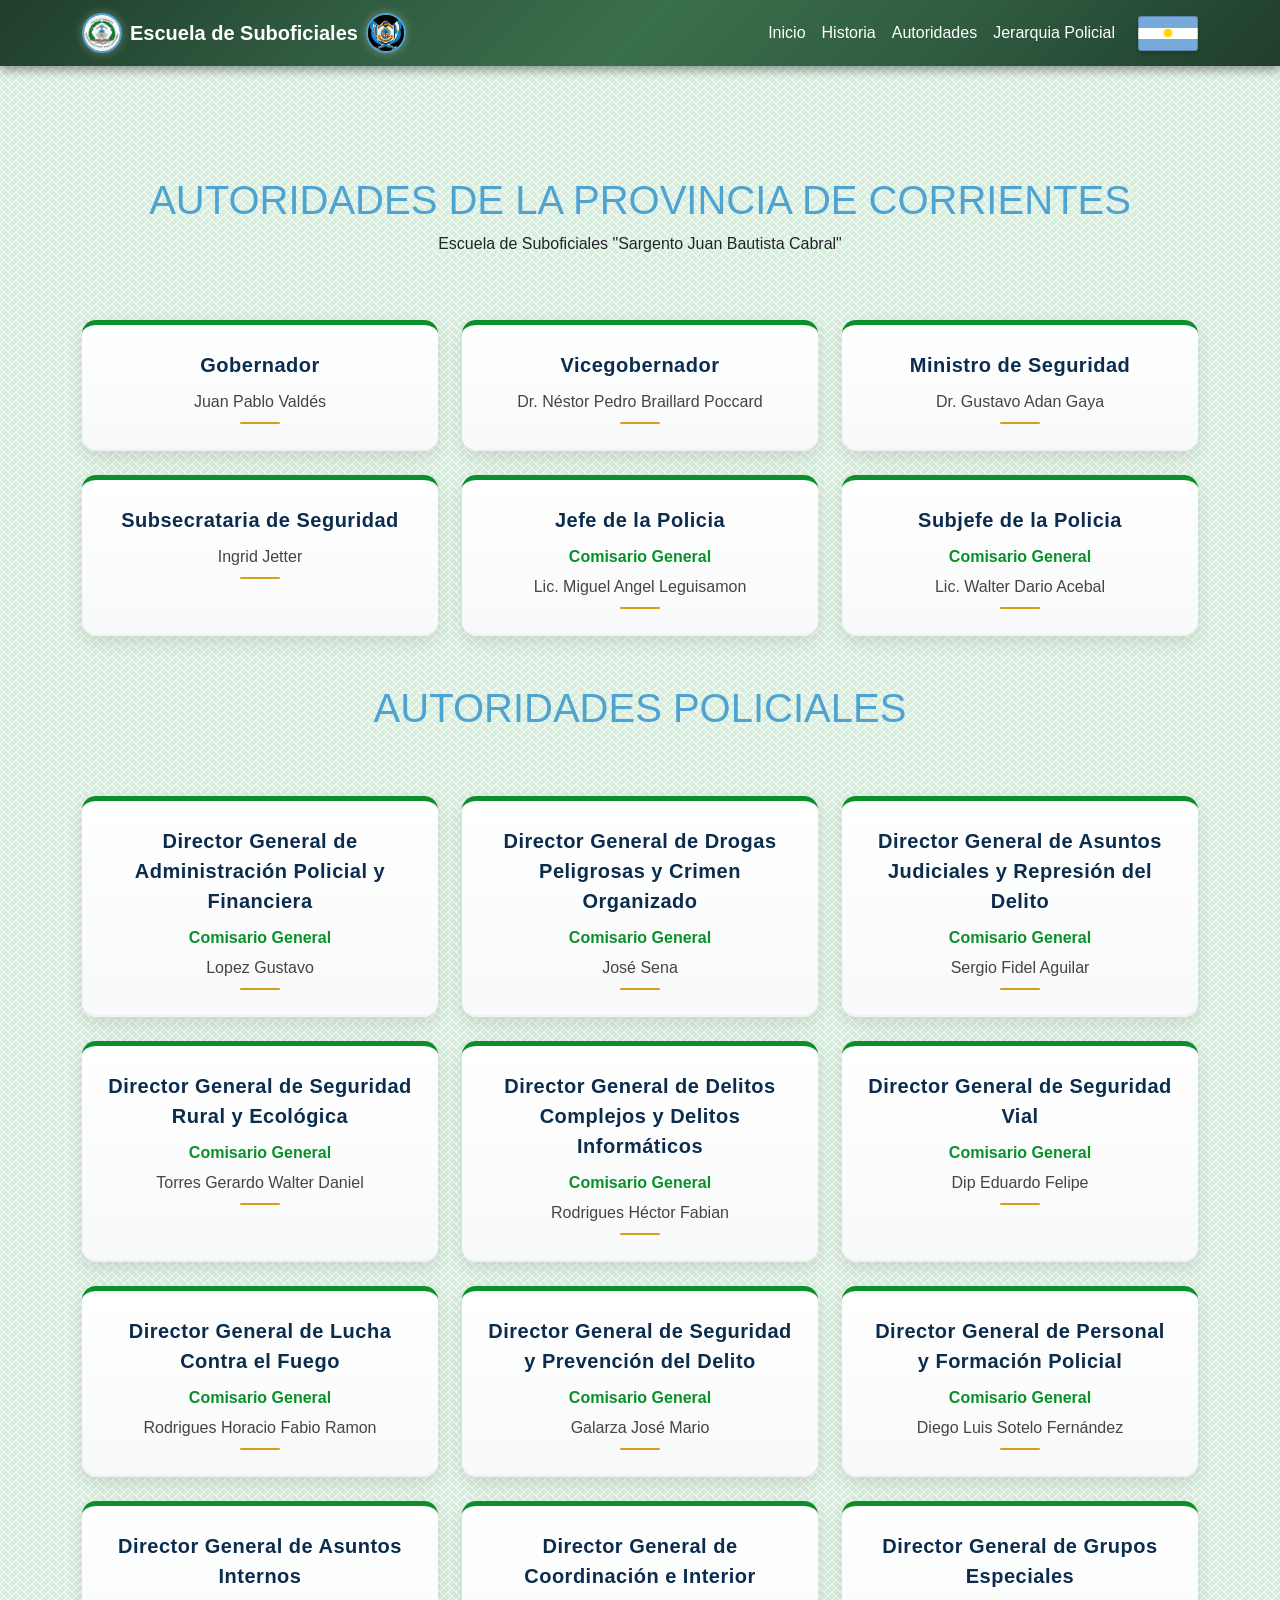
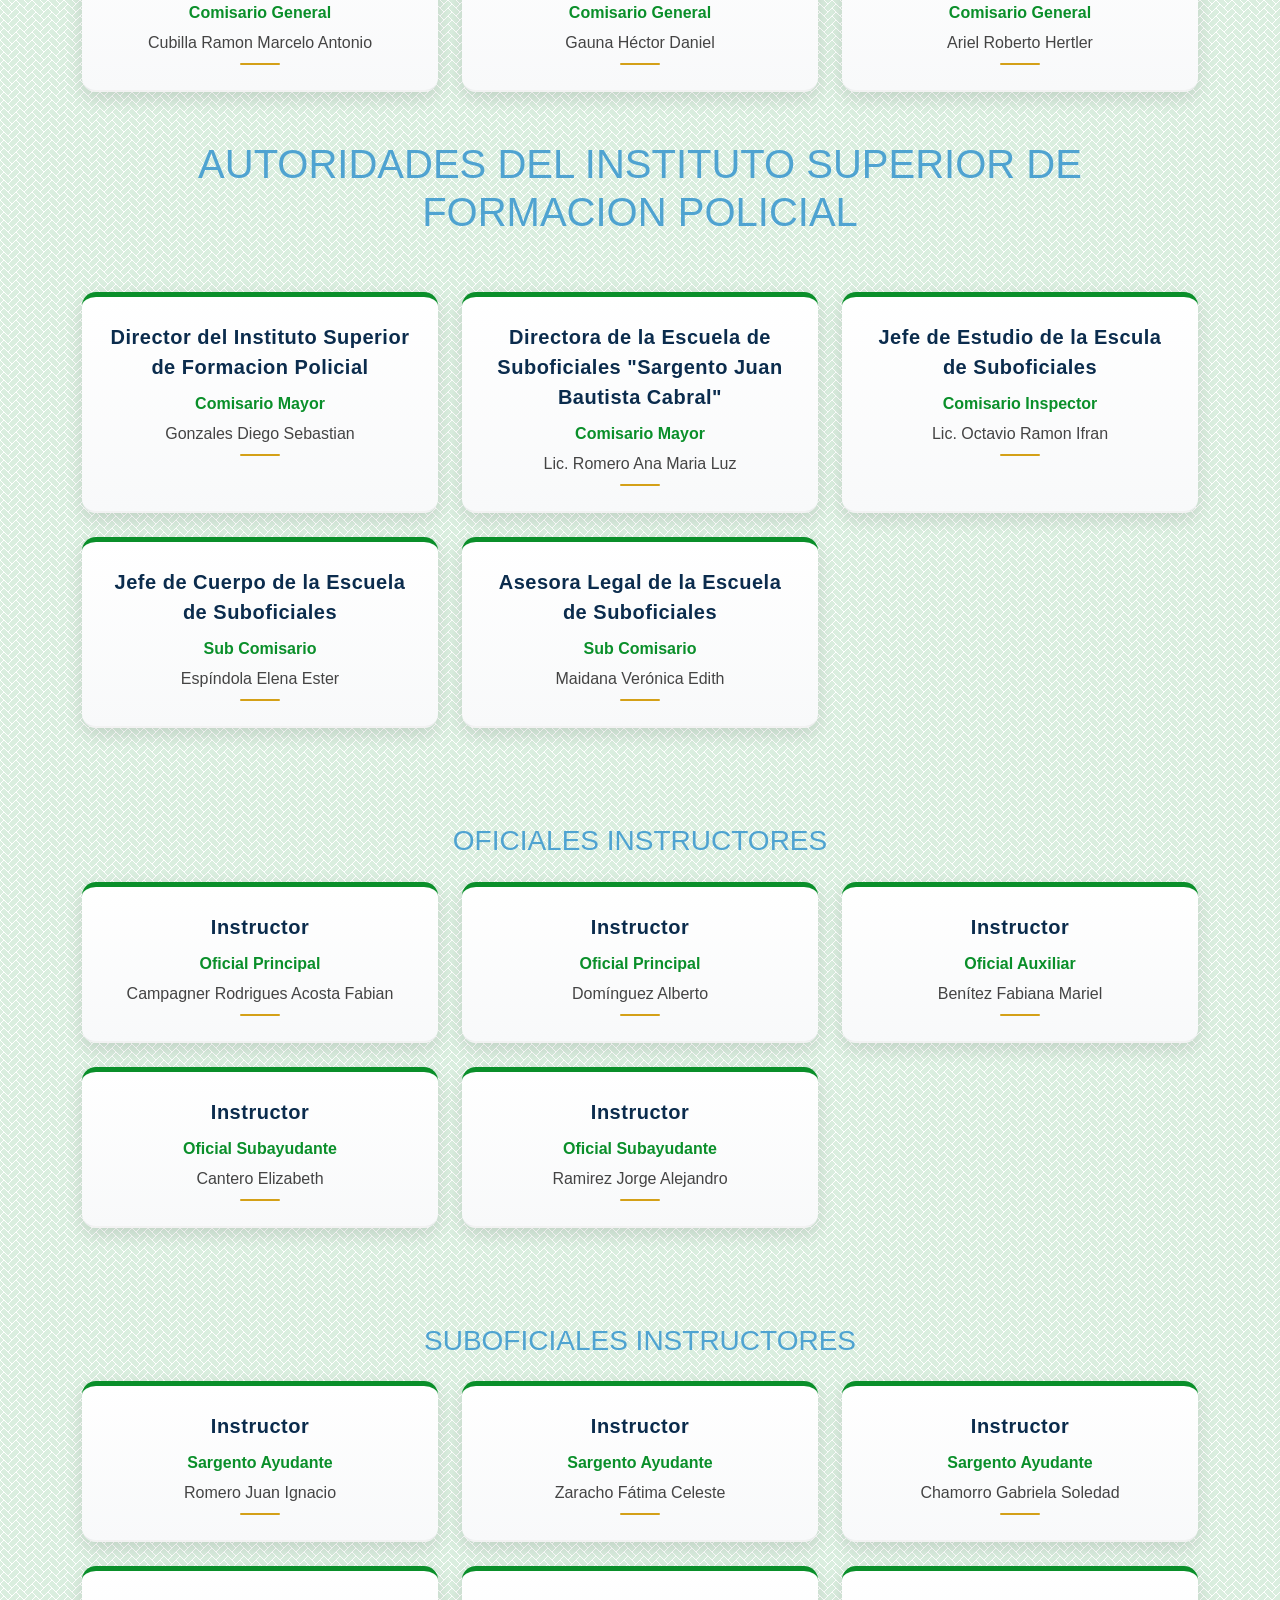
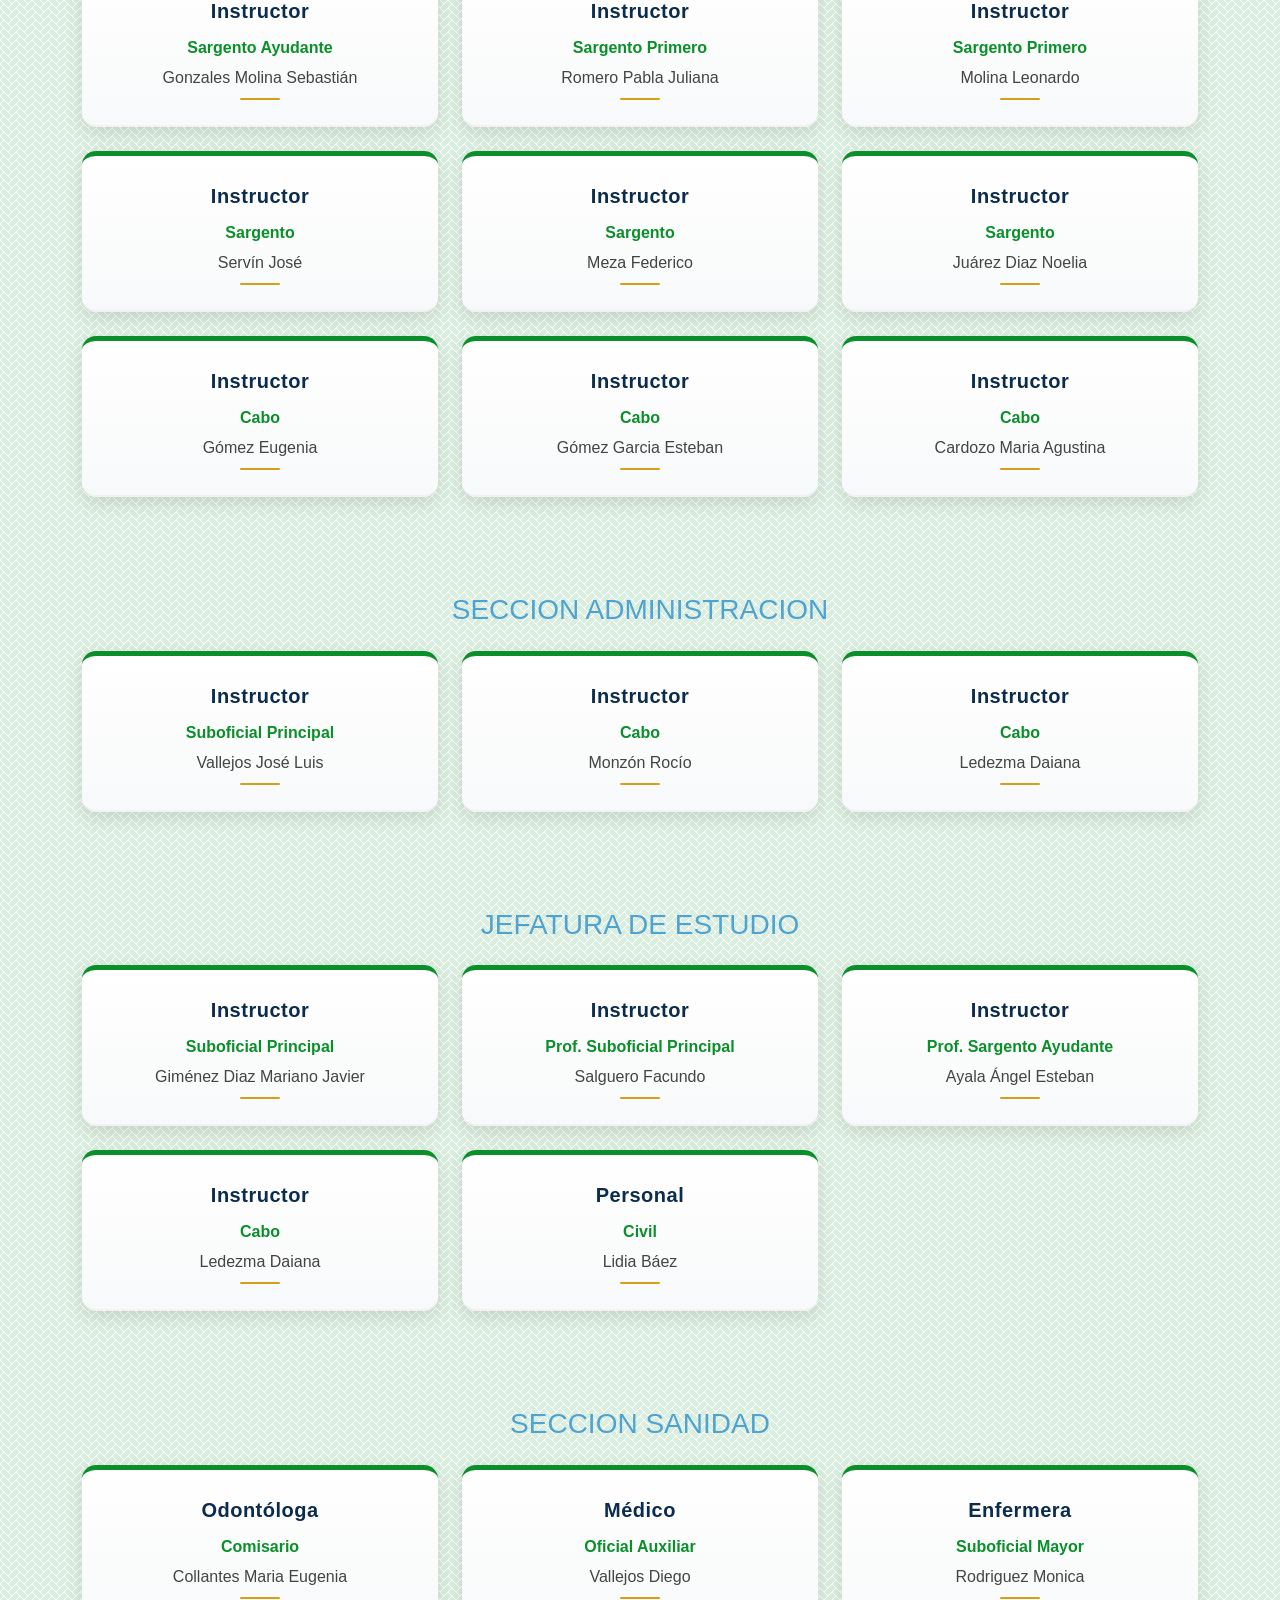
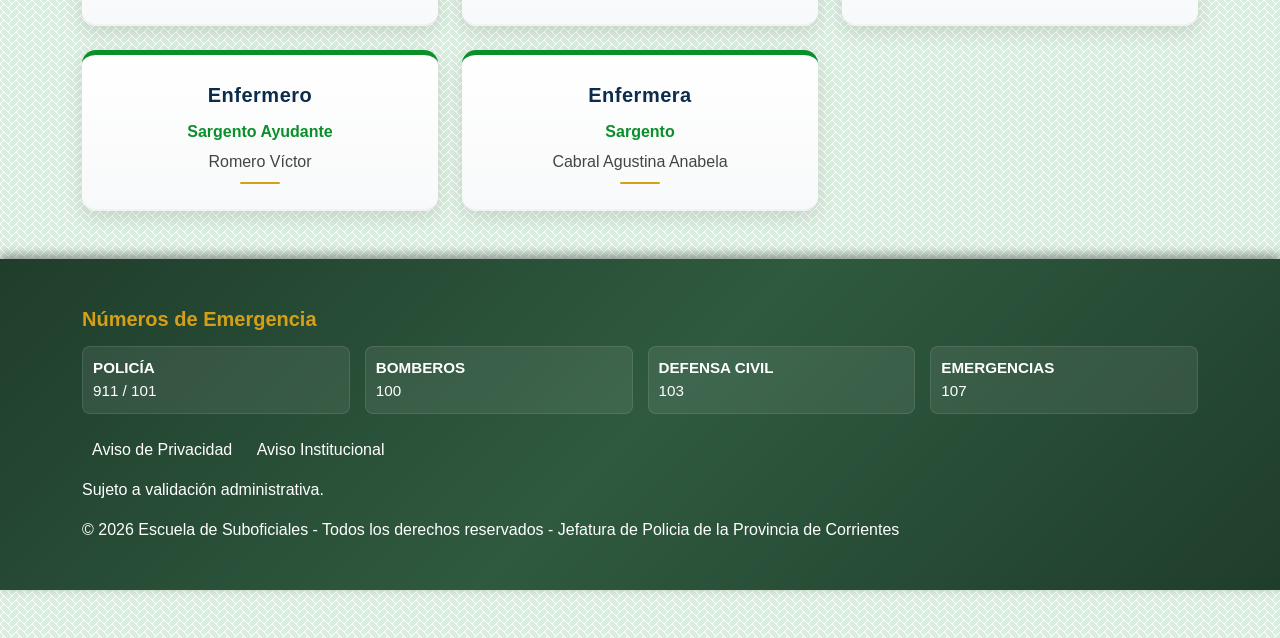
==== autoridades.html @ 3a20a6d8 "Update autoridades.html" ====
<!DOCTYPE html>
<html lang="es">
<head>
    <meta charset="UTF-8">
    <meta name="viewport" content="width=device-width, initial-scale=1.0">

    <title>Autoridades | Escuela de Suboficiales</title>

    <meta name="description" content="Conocé los requisitos, inscripciones y formación en la Escuela de Suboficiales de la Policía de Corrientes. Información.">
  
  <meta name="keywords" content="policia corrientes inscripcion, escuela suboficiales corrientes, requisitos policia corrientes">

  <meta name="author" content="Escuela de Suboficiales">

  <meta name="google-site-verification" content="t-tQDr4OQbtODHxiK_Is6LdPZnGNkWojSII28hrCmGg" />
  
    <!-- Icono de la pestaña-->
    <link rel="icon" href="/fav-icon.jpg" type="image/jpg">

    <!-- Bootstrap CSS -->
    <link href="https://cdn.jsdelivr.net/npm/bootstrap@5.3.2/dist/css/bootstrap.min.css" rel="stylesheet">

    <!-- CSS propio -->
    <link rel="stylesheet" href="css/index.css">
    <link rel="stylesheet" href="css/autoridades.css">
</head>

<body>

    <div id="navbar"></div>

    <section class="historia-section py-5">

    <div class="container">

        <!-- TITULO -->
        <div class="text-center mb-6">
            <h1 class="titulo-principal">AUTORIDADES DE LA PROVINCIA DE CORRIENTES</h1>
            <p class="subtitulo">
                Escuela de Suboficiales "Sargento Juan Bautista Cabral"
            </p>
        </div>
    </div>

    <!-- Sección Autoridades de la Provincia de Corrientes -->
    <section class="container py-5">
        <div class="row g-4">

            <div class="col-md-4">
                <div class="autoridad">
                    <div class="cargo">Gobernador</div>
                    <div class="jerarquia"></div>
                    <div class="nombre">Juan Pablo Valdés</div>
                </div>
            </div>

            <div class="col-md-4">
                <div class="autoridad">
                    <div class="cargo">Vicegobernador</div>
                    <div class="jerarquia"></div>
                    <div class="nombre">Dr. Néstor Pedro Braillard Poccard</div>
                </div>
            </div>

            <div class="col-md-4">
                <div class="autoridad">
                    <div class="cargo">Ministro de Seguridad</div>
                    <div class="jerarquia"></div>
                    <div class="nombre">Dr. Gustavo Adan Gaya</div>  
                </div>
            </div>

            <div class="col-md-4">
                <div class="autoridad">
                    <div class="cargo">Subsecrataria de Seguridad</div>
                    <div class="jerarquia"></div>
                    <div class="nombre">Ingrid Jetter</div>
                </div>
            </div>

            <div class="col-md-4">
                <div class="autoridad">
                    <div class="cargo">Jefe de la Policia</div>
                    <div class="jerarquia">Comisario General</div>
                    <div class="nombre">Lic. Miguel Angel Leguisamon</div>
                </div>
            </div>

            <div class="col-md-4">
                <div class="autoridad">
                    <div class="cargo">Subjefe de la Policia</div>
                    <div class="jerarquia">Comisario General</div>
                    <div class="nombre">Lic. Walter Dario Acebal</div>             
                </div>
            </div>
        </div>

        </section>

        <div class="container">
            <!-- TITULO -->
            <div class="text-center mb-6">
                <h1 class="titulo-principal">AUTORIDADES POLICIALES</h1>
            </div>
        </div>

        <!-- Sección Autoridades Policiales -->
    <section class="container py-5">
            <h1></h1>
        <div class="row g-4">

            <div class="col-md-4">
                <div class="autoridad">
                    <div class="cargo">Director General de Administración Policial y Financiera</div>
                    <div class="jerarquia">Comisario General</div>
                    <div class="nombre">Lopez Gustavo </div>
                </div>
            </div>

            <div class="col-md-4">
                <div class="autoridad">
                    <div class="cargo">Director General de Drogas Peligrosas y Crimen Organizado</div>
                    <div class="jerarquia">Comisario General</div>
                    <div class="nombre">José Sena</div>
                </div>
            </div>

            <div class="col-md-4">
                <div class="autoridad">
                    <div class="cargo">Director General de Asuntos Judiciales y Represión del Delito</div>
                    <div class="jerarquia">Comisario General</div>
                    <div class="nombre">Sergio Fidel Aguilar</div>
                </div>
            </div>

            <div class="col-md-4">
                <div class="autoridad">
                    <div class="cargo">Director General de Seguridad Rural y Ecológica</div>
                    <div class="jerarquia">Comisario General</div>
                    <div class="nombre">Torres Gerardo Walter Daniel</div>
                </div>
            </div>

            <div class="col-md-4">
                <div class="autoridad">
                    <div class="cargo">Director General de Delitos Complejos y Delitos Informáticos</div>
                    <div class="jerarquia">Comisario General</div>
                    <div class="nombre">Rodrigues Héctor Fabian</div>
                </div>
            </div>

            <div class="col-md-4">
                <div class="autoridad">
                    <div class="cargo">Director General de Seguridad Vial</div>
                    <div class="jerarquia">Comisario General</div>
                    <div class="nombre">Dip Eduardo Felipe</div>
                </div>
            </div>

            <div class="col-md-4">
                <div class="autoridad">
                    <div class="cargo">Director General de Lucha Contra el Fuego </div>
                    <div class="jerarquia">Comisario General</div>
                    <div class="nombre">Rodrigues Horacio Fabio Ramon</div>
                </div>
            </div>

            <div class="col-md-4">
                <div class="autoridad">
                    <div class="cargo">Director General de Seguridad y Prevención del Delito</div>
                    <div class="jerarquia">Comisario General</div>
                    <div class="nombre">Galarza José Mario </div>
                </div>
            </div>

            <div class="col-md-4">
                <div class="autoridad">
                    <div class="cargo">Director General de Personal y Formación Policial</div>
                    <div class="jerarquia">Comisario General</div>
                    <div class="nombre">Diego Luis Sotelo Fernández</div>
                </div>
            </div>

            <div class="col-md-4">
                <div class="autoridad">
                    <div class="cargo">Director General de Asuntos Internos</div>
                    <div class="jerarquia">Comisario General</div>
                    <div class="nombre">Cubilla Ramon Marcelo Antonio </div>
                </div>
            </div>

            <div class="col-md-4">
                <div class="autoridad">
                    <div class="cargo">Director General de Coordinación e Interior</div>
                    <div class="jerarquia">Comisario General</div>
                    <div class="nombre">Gauna Héctor Daniel</div>
                </div>
            </div>

            <div class="col-md-4">
                <div class="autoridad">
                    <div class="cargo">Director General de Grupos Especiales </div>
                    <div class="jerarquia">Comisario General</div>
                    <div class="nombre">Ariel Roberto Hertler</div>
                </div>
            </div>
            
        </div>

    </section>

        <div class="container">
            <!-- TITULO -->
            <div class="text-center mb-6">
                <h1 class="titulo-principal">AUTORIDADES DEL INSTITUTO SUPERIOR DE FORMACION POLICIAL</h1>
            </div>
        </div>

        <!-- Sección AUTORIDADES DEL INSTITUTO SUPERIOR DE FORMACION POLICIAL -->
    <section class="container py-5">
        <div class="row g-4">

            <div class="col-md-4">
                <div class="autoridad">
                    <div class="cargo">Director del Instituto Superior de Formacion Policial</div>
                    <div class="jerarquia">Comisario Mayor</div>
                    <div class="nombre">Gonzales Diego Sebastian</div>
                </div>
            </div>

            <div class="col-md-4">
                <div class="autoridad">
                    <div class="cargo">Directora de la Escuela de Suboficiales "Sargento Juan Bautista Cabral"</div>
                    <div class="jerarquia">Comisario Mayor</div>
                    <div class="nombre">Lic. Romero Ana Maria Luz</div>
                </div>
            </div>

            <div class="col-md-4">
                <div class="autoridad">
                    <div class="cargo">Jefe de Estudio de la Escula de Suboficiales</div>
                    <div class="jerarquia">Comisario Inspector</div>
                    <div class="nombre">Lic. Octavio Ramon Ifran</div>
                </div>
            </div>

            <div class="col-md-4">
                <div class="autoridad">
                    <div class="cargo">Jefe de Cuerpo de la Escuela de Suboficiales</div>
                    <div class="jerarquia">Sub Comisario</div>
                    <div class="nombre">Espíndola Elena Ester</div>
                </div>
            </div>

            <div class="col-md-4">
                <div class="autoridad">
                    <div class="cargo">Asesora Legal de la Escuela de Suboficiales</div>
                    <div class="jerarquia">Sub Comisario</div>
                    <div class="nombre">Maidana Verónica Edith</div>
                </div>
            </div>

            
        </div>

        </section>

        <!-- OFICIALES INSTRUCTORES -->
<section class="container py-5">
    <h3 class="text-center mb-4">OFICIALES INSTRUCTORES</h3>
    <div class="row g-4">

        <div class="col-md-4">
            <div class="autoridad">
                <div class="cargo">Instructor</div>
                <div class="jerarquia">Oficial Principal</div>
                <div class="nombre">Campagner Rodrigues Acosta Fabian</div>
            </div>
        </div>

        <div class="col-md-4">
            <div class="autoridad">
                <div class="cargo">Instructor</div>
                <div class="jerarquia">Oficial Principal</div>
                <div class="nombre">Domínguez Alberto</div>
            </div>
        </div>

        <div class="col-md-4">
            <div class="autoridad">
                <div class="cargo">Instructor</div>
                <div class="jerarquia">Oficial Auxiliar</div>
                <div class="nombre">Benítez Fabiana Mariel</div>
            </div>
        </div>

        <div class="col-md-4">
            <div class="autoridad">
                <div class="cargo">Instructor</div>
                <div class="jerarquia">Oficial Subayudante</div>
                <div class="nombre">Cantero Elizabeth</div>
            </div>
        </div>

        <div class="col-md-4">
            <div class="autoridad">
                <div class="cargo">Instructor</div>
                <div class="jerarquia">Oficial Subayudante</div>
                <div class="nombre">Ramirez Jorge Alejandro</div>
            </div>
        </div>

    </div>
</section>

<!-- SUBOFICIALES INSTRUCTORES -->
<section class="container py-5">
    <h3 class="text-center mb-4">SUBOFICIALES INSTRUCTORES</h3>
    <div class="row g-4">

        <div class="col-md-4"><div class="autoridad"><div class="cargo">Instructor</div><div class="jerarquia">Sargento Ayudante</div><div class="nombre">Romero Juan Ignacio</div></div></div>

        <div class="col-md-4"><div class="autoridad"><div class="cargo">Instructor</div><div class="jerarquia">Sargento Ayudante</div><div class="nombre">Zaracho Fátima Celeste</div></div></div>

        <div class="col-md-4"><div class="autoridad"><div class="cargo">Instructor</div><div class="jerarquia">Sargento Ayudante</div><div class="nombre">Chamorro Gabriela Soledad</div></div></div>

        <div class="col-md-4"><div class="autoridad"><div class="cargo">Instructor</div><div class="jerarquia">Sargento Ayudante</div><div class="nombre">Gonzales Molina Sebastián</div></div></div>

        <div class="col-md-4"><div class="autoridad"><div class="cargo">Instructor</div><div class="jerarquia">Sargento Primero</div><div class="nombre">Romero Pabla Juliana</div></div></div>

        <div class="col-md-4"><div class="autoridad"><div class="cargo">Instructor</div><div class="jerarquia">Sargento Primero</div><div class="nombre">Molina Leonardo</div></div></div>

        <div class="col-md-4"><div class="autoridad"><div class="cargo">Instructor</div><div class="jerarquia">Sargento</div><div class="nombre">Servín José</div></div></div>

        <div class="col-md-4"><div class="autoridad"><div class="cargo">Instructor</div><div class="jerarquia">Sargento</div><div class="nombre">Meza Federico</div></div></div>

        <div class="col-md-4"><div class="autoridad"><div class="cargo">Instructor</div><div class="jerarquia">Sargento</div><div class="nombre">Juárez Diaz Noelia</div></div></div>

        <div class="col-md-4"><div class="autoridad"><div class="cargo">Instructor</div><div class="jerarquia">Cabo</div><div class="nombre">Gómez Eugenia</div></div></div>

        <div class="col-md-4"><div class="autoridad"><div class="cargo">Instructor</div><div class="jerarquia">Cabo</div><div class="nombre">Gómez Garcia Esteban</div></div></div>

        <div class="col-md-4"><div class="autoridad"><div class="cargo">Instructor</div><div class="jerarquia">Cabo</div><div class="nombre">Cardozo Maria Agustina</div></div></div>

    </div>
</section>

<!-- ADMINISTRACION -->
<section class="container py-5">
    <h3 class="text-center mb-4">SECCION ADMINISTRACION</h3>
    <div class="row g-4">

        <div class="col-md-4"><div class="autoridad"><div class="cargo">Instructor</div><div class="jerarquia">Suboficial Principal</div><div class="nombre">Vallejos José Luis</div></div></div>

        <div class="col-md-4"><div class="autoridad"><div class="cargo">Instructor</div><div class="jerarquia">Cabo</div><div class="nombre">Monzón Rocío</div></div></div>

        <div class="col-md-4"><div class="autoridad"><div class="cargo">Instructor</div><div class="jerarquia">Cabo</div><div class="nombre">Ledezma Daiana</div></div></div>

    </div>
</section>

<!-- JEFATURA DE ESTUDIO -->
<section class="container py-5">
    <h3 class="text-center mb-4">JEFATURA DE ESTUDIO</h3>
    <div class="row g-4">

        <div class="col-md-4"><div class="autoridad"><div class="cargo">Instructor</div><div class="jerarquia">Suboficial Principal</div><div class="nombre">Giménez Diaz Mariano Javier</div></div></div>

        <div class="col-md-4"><div class="autoridad"><div class="cargo">Instructor</div><div class="jerarquia">Prof. Suboficial Principal</div><div class="nombre">Salguero Facundo</div></div></div>

        <div class="col-md-4"><div class="autoridad"><div class="cargo">Instructor</div><div class="jerarquia">Prof. Sargento Ayudante</div><div class="nombre">Ayala Ángel Esteban</div></div></div>

        <div class="col-md-4"><div class="autoridad"><div class="cargo">Instructor</div><div class="jerarquia">Cabo</div><div class="nombre">Ledezma Daiana</div></div></div>

        <div class="col-md-4"><div class="autoridad"><div class="cargo">Personal</div><div class="jerarquia">Civil</div><div class="nombre">Lidia Báez</div></div></div>

    </div>
</section>

<!-- SANIDAD -->
<section class="container py-5">
    <h3 class="text-center mb-4">SECCION SANIDAD</h3>
    <div class="row g-4">

        <div class="col-md-4"><div class="autoridad"><div class="cargo">Odontóloga</div><div class="jerarquia">Comisario</div><div class="nombre">Collantes Maria Eugenia</div></div></div>

        <div class="col-md-4"><div class="autoridad"><div class="cargo">Médico</div><div class="jerarquia">Oficial Auxiliar</div><div class="nombre">Vallejos Diego</div></div></div>

        <div class="col-md-4"><div class="autoridad"><div class="cargo">Enfermera</div><div class="jerarquia">Suboficial Mayor</div><div class="nombre">Rodriguez Monica</div></div></div>

        <div class="col-md-4"><div class="autoridad"><div class="cargo">Enfermero</div><div class="jerarquia">Sargento Ayudante</div><div class="nombre">Romero Víctor</div></div></div>

        <div class="col-md-4"><div class="autoridad"><div class="cargo">Enfermera</div><div class="jerarquia">Sargento</div><div class="nombre">Cabral Agustina Anabela</div></div></div>

    </div>
</section>

        

    <!-- Bootstrap JS -->
    <script src="https://cdn.jsdelivr.net/npm/bootstrap@5.3.2/dist/js/bootstrap.bundle.min.js"></script>

    <script>
    fetch("footer.html")
    .then(response => response.text())
    .then(data => {
        document.getElementById("footer").innerHTML = data;
    });
    </script>

    <script>
    fetch("navbar.html")
    .then(response => response.text())
    .then(data => {
        document.getElementById("navbar").innerHTML = data;
    });
    </script>

    <div id="footer"></div>
</body>


</html>
---- css/index.css ----
/*  PALETA DE COLORES  */
/* Variables globales reutilizables en todo el sitio */
:root {
  --verde-institucional: #0A8F2A;
  --azul-institucional: #0B2C4D;
  --dorado-institucional: #D4A017;
  --rojo-institucional: #C62828;
  --celeste-institucional: #4FA3D1;
  --blanco: #ffffff;
}


/*  CONFIGURACIÓN GENERAL DEL BODY  */
/* Define tipografía, estructura flex y fondo con patrón + animación de aparición */
body {
  font-family: 'Poppins', sans-serif;
  display: flex;
  flex-direction: column;
  min-height: 100vh;
  padding-top: 3pc;

  

  /* Variables internas para patrón de fondo */
  --s: 8px; /* tamaño del patrón */
  --c1: white;
  --c2: var(--verde-institucional);

  --l1: #0000 48%, var(--c1) 0 52%, #0000 0;
  --l2: #0000 1.3%, var(--c2) 0 32%, #0000 0;

  /* Fondo con múltiples capas y degradados */
  background:
    linear-gradient(rgba(255,255,255,0.85), rgba(255, 255, 255, 0.85)),
    linear-gradient(-45deg, var(--l2)),
    linear-gradient(45deg, var(--l1)),
    linear-gradient(45deg, var(--l2)) calc(var(--s)/2) calc(var(--s)/2),
    linear-gradient(-45deg, var(--l1)) var(--c2);

  background-size:
    auto,
    calc(2*var(--s)) var(--s),
    var(--s) var(--s),
    calc(2*var(--s)) var(--s),
    var(--s) var(--s);

  /* Animación de entrada */
  opacity: 0;
  animation: aparecer 0.3s ease-in forwards;
}

/* contorno negro del titulo principal (para visualizar lo mejor) */



/*  ANIMACIÓN DE APARICIÓN  */
/* Hace que el body aparezca suavemente */
@keyframes aparecer {
  from {
    opacity: 0;
  }
  to {
    opacity: 1;
  }
}


/*  SECCIÓN HERO  */
/* Contenedor principal de portada con centrado total */
.hero {
  position: relative;
  height: 100vh;
  width: 100%;
  overflow: hidden;
  display: flex;
  flex-direction: column;
  justify-content: center;
  align-items: center;
  color: white;
}


/*  FONDO DIFUMINADO DEL HERO  */
/* Imagen de fondo con blur */
.hero::before {
  content: "";
  position: absolute;
  inset: 0;
  background: url('/imagenes/fondo-2.jpg') center center/cover no-repeat;
  
  transform: scale(1.1);
  z-index: 1;
  
}


/*  CAPA OSCURA SOBRE EL FONDO  */
/* Oscurece la imagen para mejorar legibilidad 
.hero::after {
  content: "";
  position: absolute;
  inset: 0;
  background: rgba(0,0,0,0.5);
  z-index: 2;
}
*/

/*  CONTENIDO DEL HERO  */
/* Asegura que el contenido quede por encima del fondo */
.hero .container,
.hero .barra-inscripciones {
  margin-top: 3pc;
  position: relative;
  z-index: 3;
}


/* ===== ESCRITORIO ===== */
@media (min-width: 768px) {
  .hero-ubicacion {
    height: 100vh;
    overflow: hidden;
  }

  .hero-ubicacion .col-md-5 {
    height: 100vh;
    overflow-y: auto;
  }

  .hero-ubicacion .col-md-7 {
    height: 100vh;
  }

  #mapa {
    height: 100%;
  }
}

/* ===== CELULAR ===== */
@media (max-width: 767px) {
  .hero-ubicacion {
    height: auto; /* CLAVE */
  }

  .hero-ubicacion .col-md-5,
  .hero-ubicacion .col-md-7 {
    height: auto;
  }

  #mapa {
    height: 400px;
  }
}

/* ESTÉTICA (esto está bien) */
.bg-azul {
  background-color: #0B2C4D;
}

.item-ubicacion h5 {
  font-size: 1rem;
}

.item-ubicacion p {
  font-size: 0.9rem;
}

.item-ubicacion {
  border-bottom: 1px solid rgba(255,255,255,0.2);
  padding-bottom: 15px;
}

/* Scroll bonito */
.hero-ubicacion .col-md-5::-webkit-scrollbar {
  width: 8px;
}

.hero-ubicacion .col-md-5::-webkit-scrollbar-thumb {
  background: #888;
  border-radius: 10px;
}

/*  BARRA DE INSCRIPCIONES  */
/* Barra clickeable con efecto hover */
.barra-inscripciones {
  width: 100%;
  background: rgba(0, 38, 151, 0.389);
  overflow: hidden;
  padding: 10px 0;
  border-top: 1px solid rgba(255,255,255,0.2);
  border-bottom: 1px solid rgba(255,255,255,0.2);

  text-decoration: none;
  color: inherit;
  display: block;
}

.barra-inscripciones:hover {
  background: rgba(0, 115, 255, 0.455);
  cursor: pointer;
}


/*  TEXTO ANIMADO  */
/* Texto que se desplaza horizontalmente */
.texto-animado {
  color: #f1c40f;
  font-weight: bold;
  white-space: nowrap;
  display: inline-block;
  padding-left: 100%;
  animation: moverTexto 25s linear infinite;
}


/*  ANIMACIÓN DE TEXTO  */
@keyframes moverTexto {
  from {
    transform: translateX(0);
  }
  to {
    transform: translateX(-100%);
  }
}


/*  PRESENTACIÓN  */
/* Espaciado y tamaños responsivos */
.presentacion {
  margin-top: 1.5pc;
}

.presentacion h2 {
  font-size: clamp(2rem, 4vw, 3rem);
}

.presentacion p {
  font-size: clamp(1.1rem, 2vw, 1.5rem);
}


/*  VIDEO INSTITUCIONAL  */
/* Estilo del video con borde y sombra */
.video-institucional {
  width: 100%;
  height: auto;
  max-height: 400px;
  border-radius: 8px;
  border: 3px solid var(--verde-institucional);
  box-shadow: 0 4px 15px rgba(0,0,0,0.25);
}


/*  SECCIÓN DOBLE  */
/* Contenedor general de bloques */
.seccion-doble {
  background: #f8f9fa;
}


/*  BLOQUES DE CONTENIDO  */
/* Tarjetas o secciones individuales */
.bloque {
  padding: 20px;
  text-align: center;
}

.bloque h3 {
  font-family: 'Montserrat', sans-serif;
  margin-bottom: 10px;
}

.bloque p {
  font-family: 'Poppins', sans-serif;
  margin-bottom: 15px;
  color: #555;
}

.bloque img {
  width: 100%;
  height: 250px;
  object-fit: cover;
}


/*  IMAGEN TUCUARI  */
/* Tamaño específico */
.imagen-tacuari {
  width: 400px;
}


/*  TÍTULOS GENERALES  */
/* Estilo global para encabezados */
h1, h2, h3 {
  color: var(--celeste-institucional);
  font-family: 'Montserrat', sans-serif;
}


/*  BOTONES  */
/* Botón institucional con hover */
.btn-institucional {
  background-color: var(--verde-institucional);
  color: var(--blanco);
  border: none;
}

.btn-institucional:hover {
  background-color: var(--dorado-institucional);
}


/*  SECCIÓN FORMACIÓN  */
/* Espaciado superior */
.formacion {
  padding-top: 6pc;
  padding-bottom: 6pc;
}


/*  ANIMACIONES GENERALES  */
/* Animaciones reutilizables */
@keyframes fadeUp {
  to {
    opacity: 1;
    transform: translateY(0);
  }
}

@keyframes zoomIn {
  to {
    opacity: 1;
    transform: scale(1);
  }
}


/*  BANDERA ARGENTINA  */
/* Representación visual de la bandera */
.bandera-argentina {
  width: 60px;
  height: 35px;
  background: linear-gradient(
    to bottom,
    #75AADB 33%,
    white 33%,
    white 66%,
    #75AADB 66%
  );
  border-radius: 3px;
  position: relative;
  margin-left: 15px;

  border: 1px solid rgba(0,0,0,0.2);
  box-shadow: 0 2px 4px rgba(0,0,0,0.2);
}


/*  SOL DE LA BANDERA  */
/* Detalle central */
.bandera-argentina::after {
  content: "";
  width: 8px;
  height: 8px;
  background: gold;
  border-radius: 50%;
  position: absolute;
  top: 50%;
  left: 50%;
  transform: translate(-50%, -50%);
  box-shadow: 0 0 4px rgba(255,215,0,0.5);
}


/*  SCROLL PERSONALIZADO  */
/* Estilos para la barra de scroll */
::-webkit-scrollbar {
  width: 8px;
}

::-webkit-scrollbar-track {
  background: #0b1f3a;
}

::-webkit-scrollbar-thumb {
  background: linear-gradient(180deg, #d4af37, #b8962e);
  border-radius: 20px;
}


/*  FOOTER METÁLICO  */
/* Estilo principal del pie de página */
.footer {
  background: linear-gradient(
    135deg,
    #1f3d2b,
    #2f5a3f,
    #1f3d2b
  );
  position: relative;
  overflow: hidden;
  box-shadow: 0 -4px 10px rgba(0,0,0,0.4);
}


/*  BRILLO ANIMADO DEL FOOTER  */
/* Efecto de luz que recorre el footer */
.footer::before {
  content: "";
  position: absolute;
  top: 0;
  left: -100%;
  width: 40%;
  height: 100%;
  background: linear-gradient(
    120deg,
    transparent,
    rgba(255,255,255,0.15),
    transparent
  );
  transform: skewX(-25deg);
  animation: brilloFooter 18s infinite;
}

@keyframes brilloFooter {
  0% { left: -100%; }
  50% { left: 120%; }
  100% { left: 120%; }
}


/*  LINKS DEL FOOTER  */
/* Estilo y hover */
.footer-links a {
  color: var(--blanco);
  margin: 0 10px;
  text-decoration: none;
  transition: all 0.3s ease;
}

.footer-links a:hover {
  color: var(--dorado-institucional);
  text-shadow: 0 0 6px rgba(212,175,55,0.7);
}


/* SECCIÓN EMERGENCIAS  */
/* Título */
.emergencias h5 {
  font-weight: 700;
  margin-bottom: 15px;
  color: var(--dorado-institucional);
}


/*  GRID DE EMERGENCIAS  */
/* Distribución responsive */
.emergencias-grid {
  display: grid;
  grid-template-columns: repeat(auto-fit, minmax(120px, 1fr));
  gap: 15px;
}


/*  ITEMS DE EMERGENCIAS  */
/* Tarjetas con efecto hover */
.emergencias-grid div {
  background: rgba(255,255,255,0.08);
  padding: 10px;
  border-radius: 8px;
  border: 1px solid rgba(255,255,255,0.1);
  font-size: 0.95rem;
  transition: all 0.3s ease;
}

.emergencias-grid div:hover {
  background: rgba(255,255,255,0.15);
  transform: translateY(-3px);
}
---- css/autoridades.css ----
html, body {
  margin-top: 5pc;
  height: 100%;
}

body {
  display: flex;
  flex-direction: column;
  min-height: 100vh;
}

#footer {
  margin-top: auto;
}

/*  SECCION AUTORIDADES  */

.autoridades-section{
  background: linear-gradient(135deg, #5f7393, #657ca0);
  padding: 60px 0;
}

/* TARJETAS */
.autoridad{
  background: linear-gradient(to bottom, #ffffff, #f8f9fa);
  padding: 25px;
  border-radius: 14px;
  text-align: center;
  height: 100%;
  position: relative;

  border-top: 5px solid var(--verde-institucional);
  border-bottom: 2px solid rgba(0,0,0,0.05);

  box-shadow: 0 6px 18px rgba(0,0,0,0.12);
  transition: all .35s ease;
  overflow: hidden;
}

/* DETALLE SUPERIOR SUTIL */
.autoridad::before{
  content: "";
  position: absolute;
  top: 0;
  left: 0;
  width: 100%;
  height: 100%;
  background: linear-gradient(
    120deg,
    transparent 70%,
    rgba(255,255,255,0.3),
    transparent
  );
  opacity: 0;
  transition: opacity .4s ease;
}

/* HOVER */
.autoridad:hover{
  transform: translateY(-8px) scale(1.01);
  box-shadow: 0 15px 35px rgba(0,0,0,0.2);
}

.autoridad:hover::before{
  opacity: 1;
}

/* CARGO */
.cargo{
  font-size: 1.25rem;
  font-weight: 700;
  color: var(--azul-institucional);
  margin-bottom: 10px;
  letter-spacing: 0.5px;
}

/* JERARQUIA */
.jerarquia{
  font-size: 1rem;
  color: var(--verde-institucional);
  font-weight: 600;
  margin-bottom: 6px;
}

/* NOMBRE */
.nombre{
  font-size: 1rem;
  color: #444;
  font-weight: 500;
}

/* LINEA DECORATIVA */
.nombre::after{
  content: "";
  display: block;
  width: 40px;
  height: 2px;
  background: var(--dorado-institucional);
  margin: 8px auto 0;
  border-radius: 2px;
}

/* RESPONSIVE */

@media (max-width:768px){

  .cargo{
    font-size:1.1rem;
  }

  .jerarquia{
    font-size:0.95rem;
  }

  .nombre{
    font-size:0.95rem;
  }

}
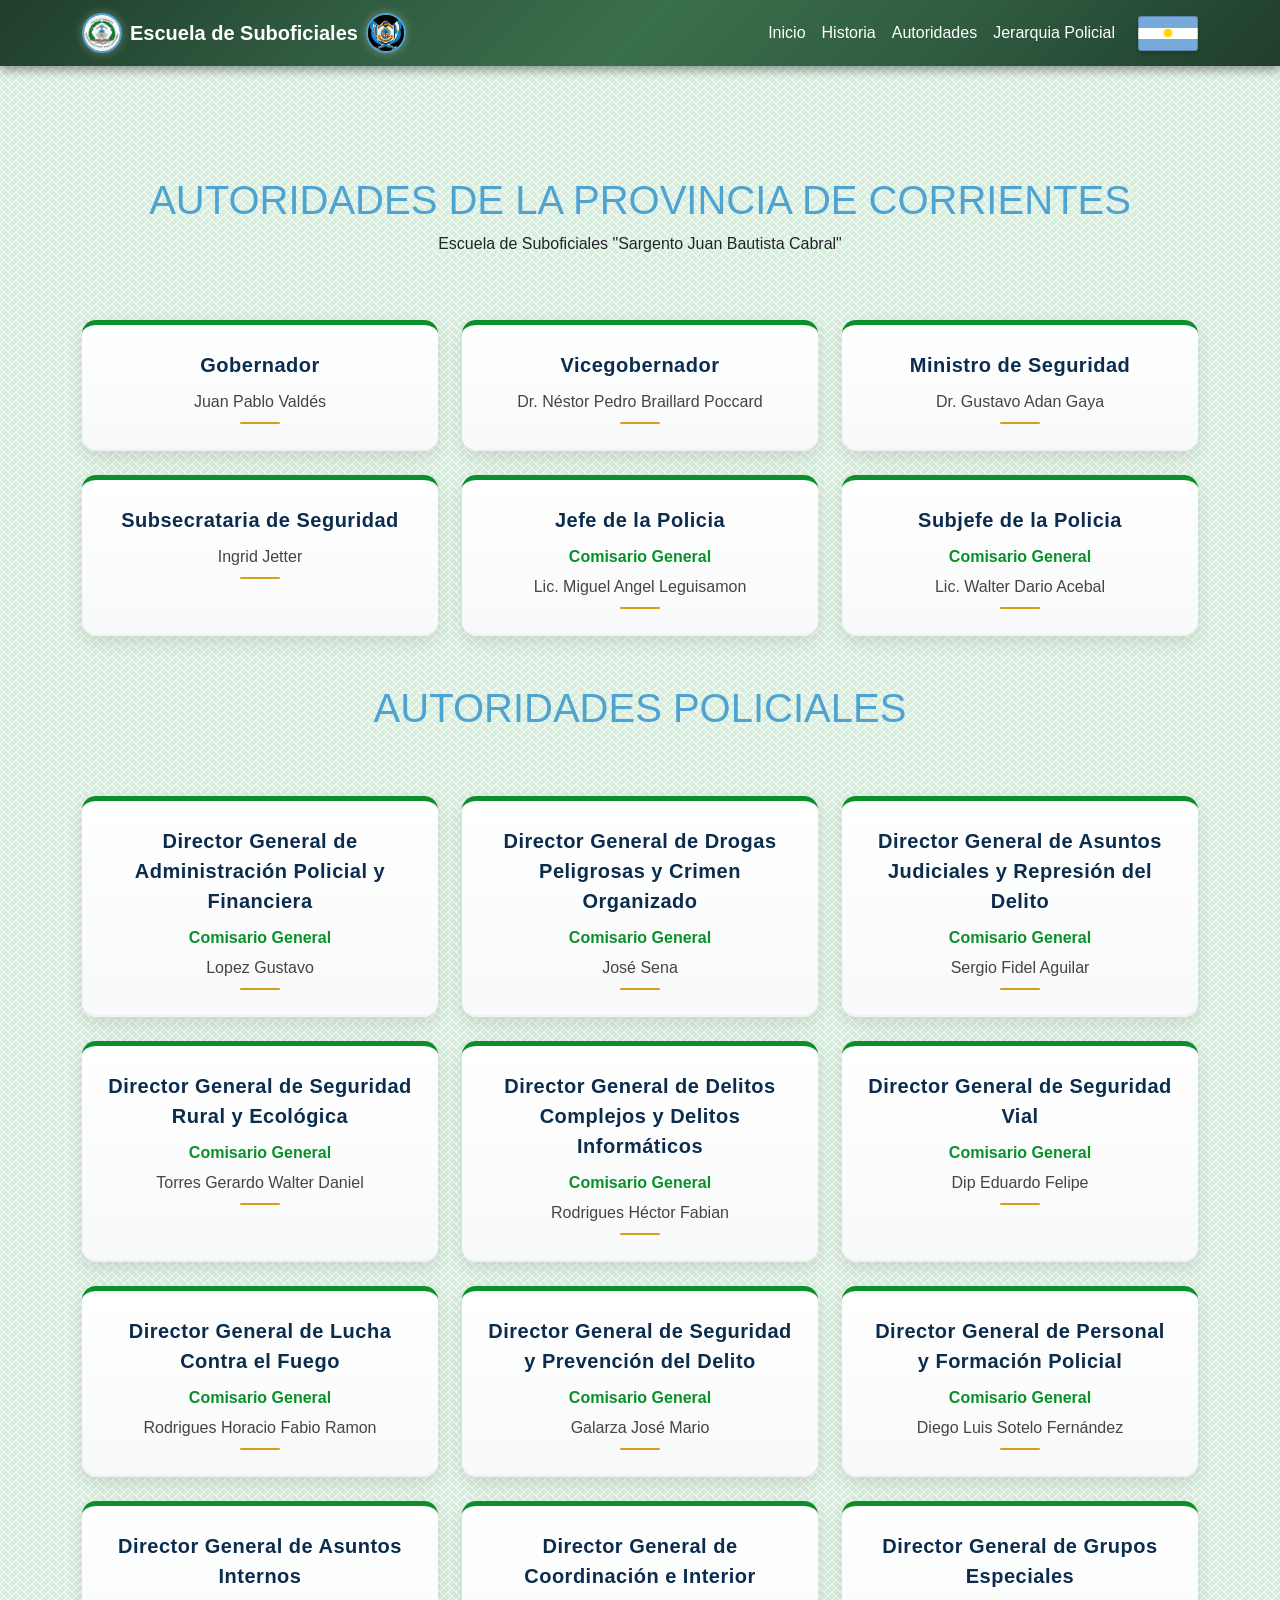
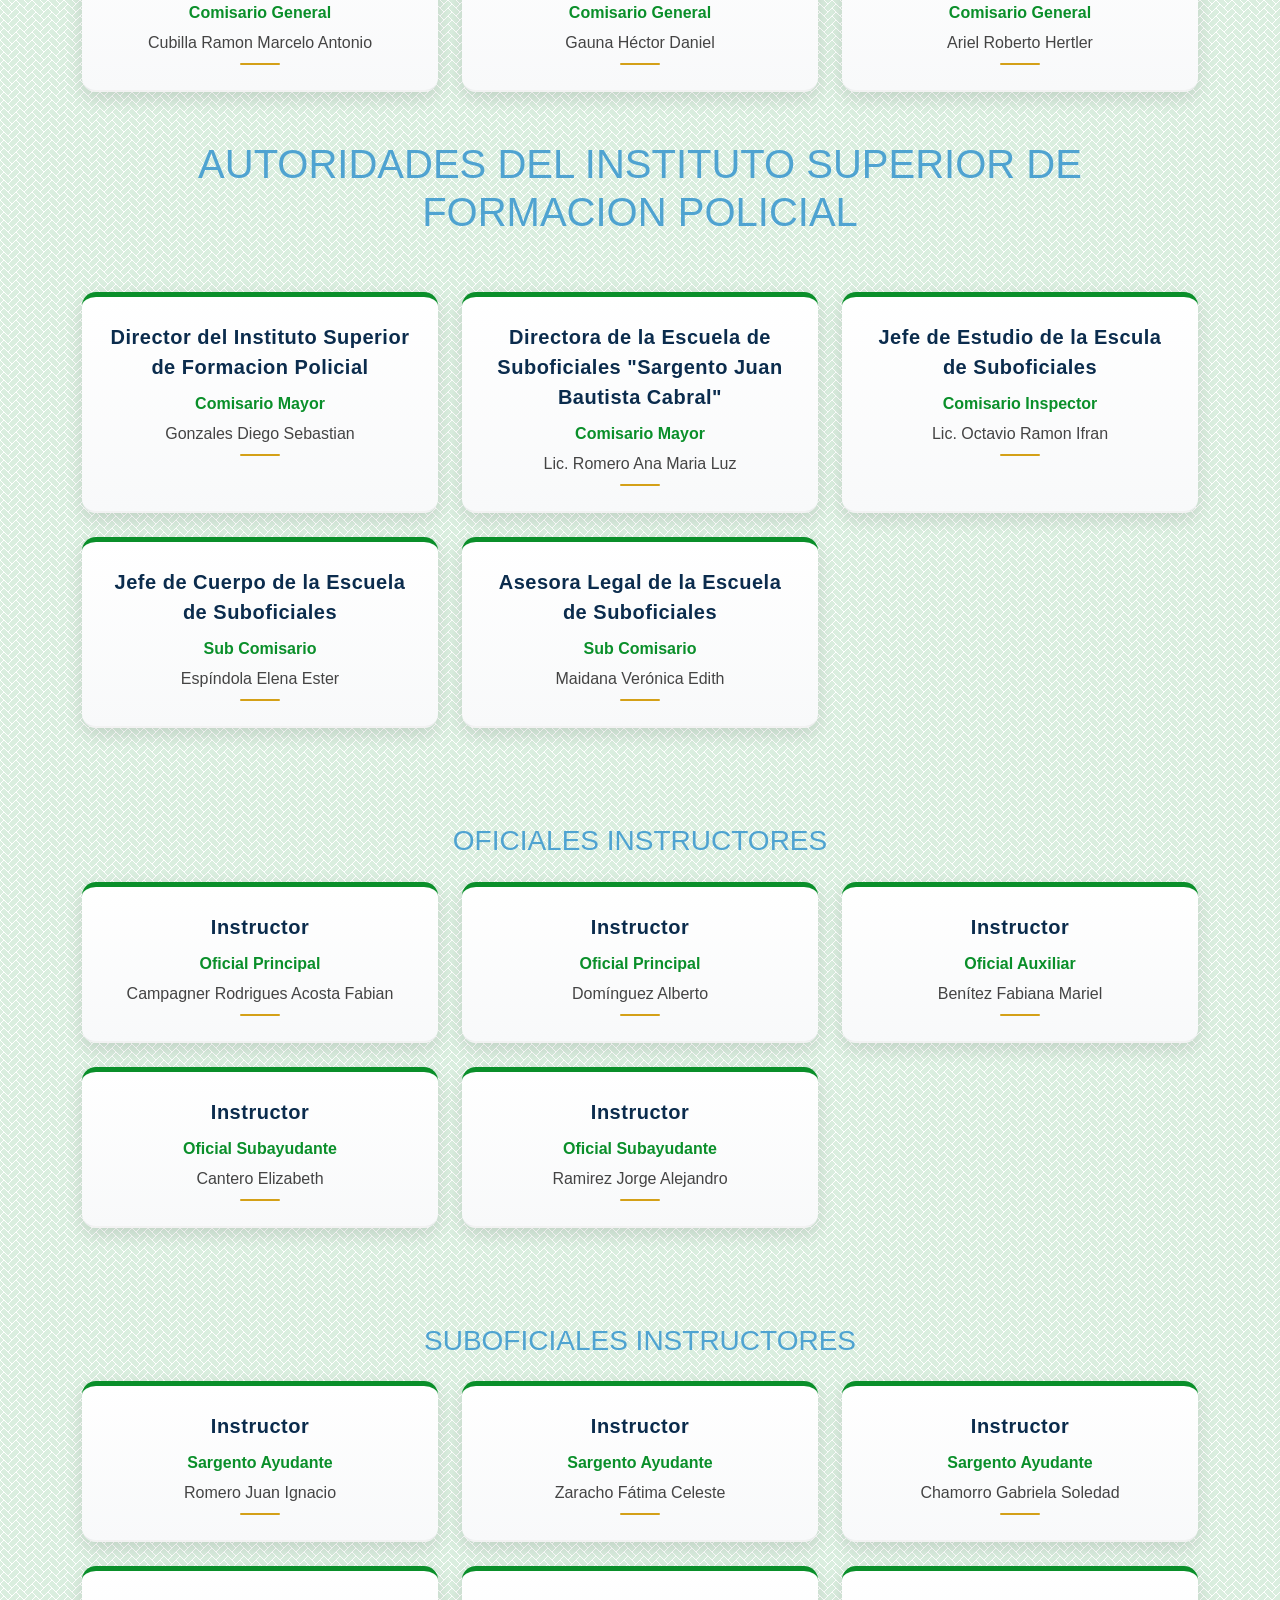
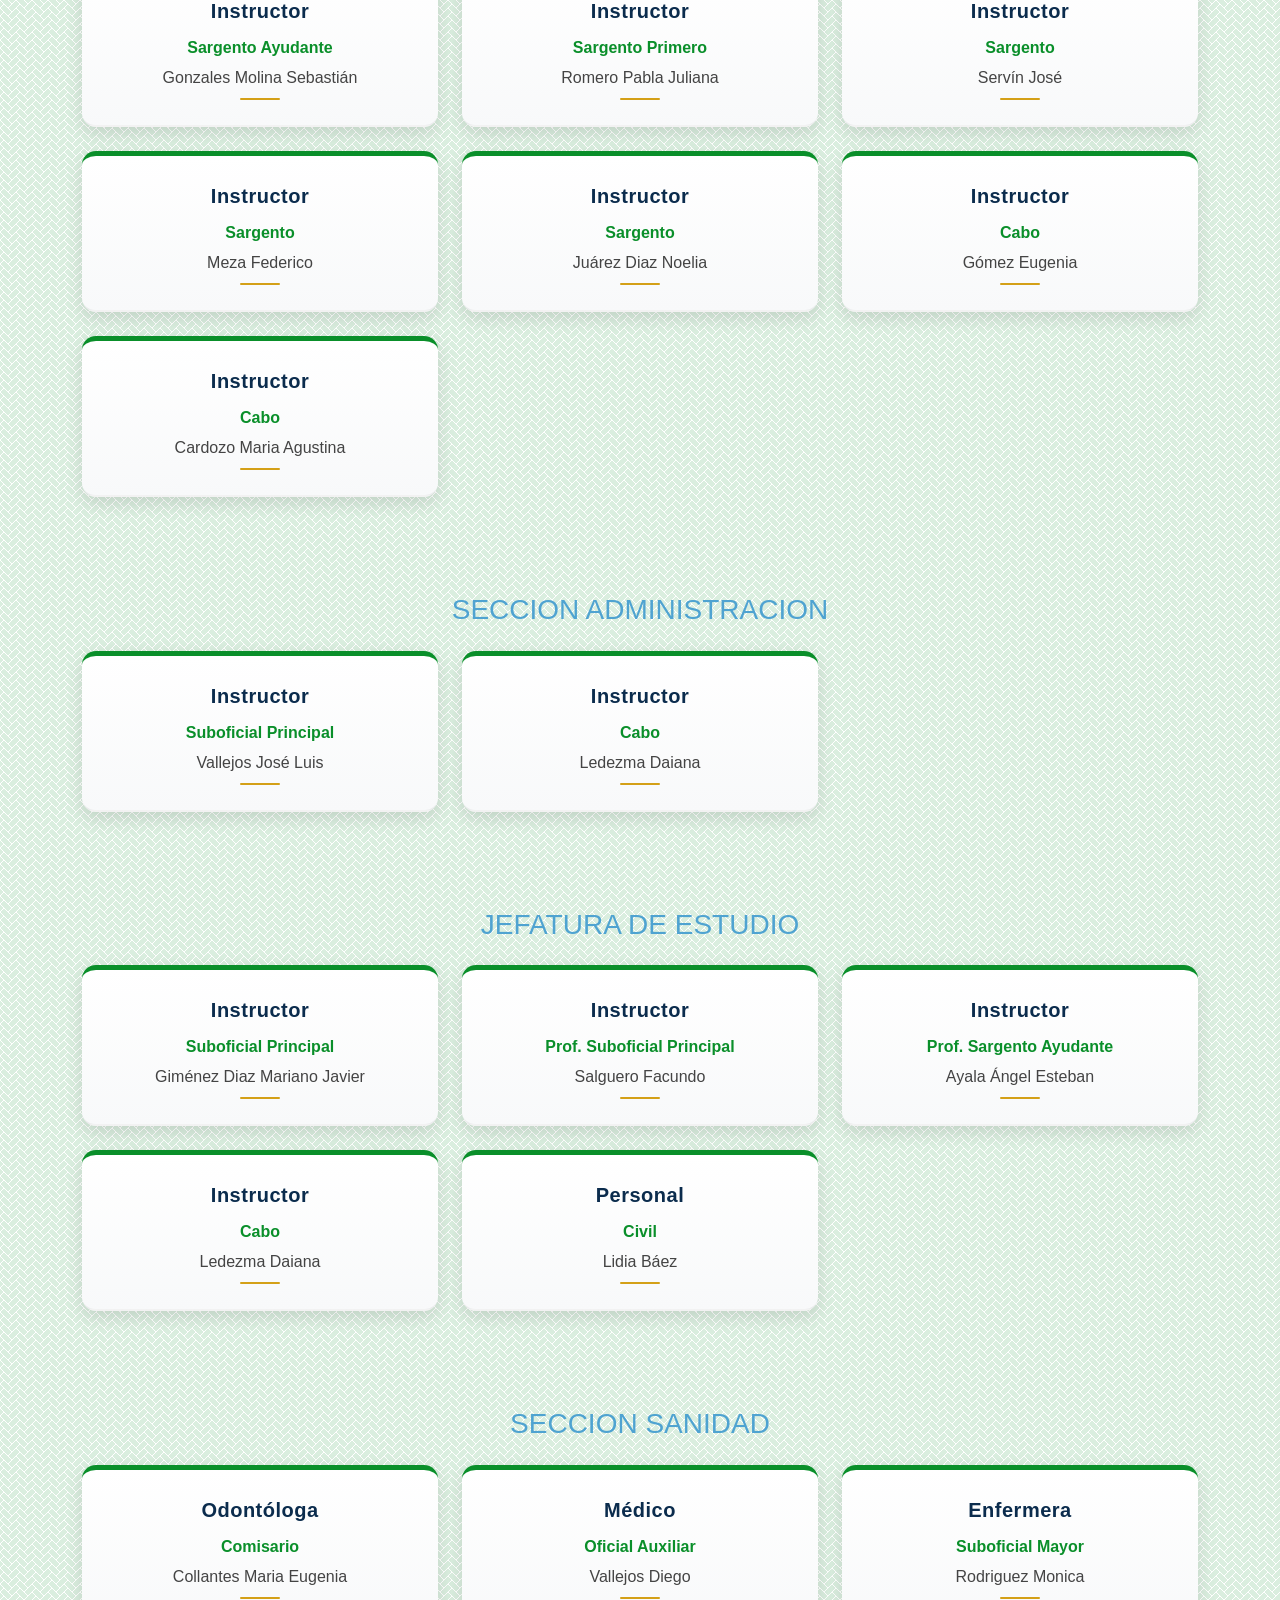
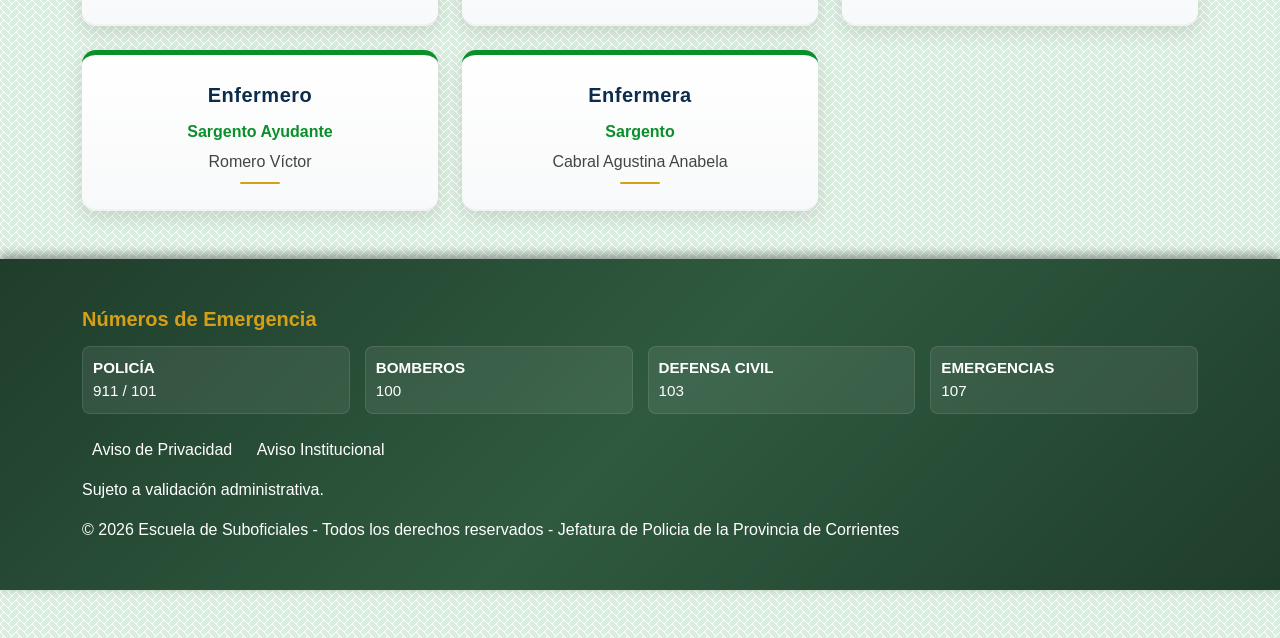
==== commit a36e8ac3: "Update print statement from 'Hello' to 'Goodbye'" ====
--- a/autoridades.html
+++ b/autoridades.html
@@ -328,8 +328,6 @@
 
         <div class="col-md-4"><div class="autoridad"><div class="cargo">Instructor</div><div class="jerarquia">Sargento Primero</div><div class="nombre">Romero Pabla Juliana</div></div></div>
 
-        <div class="col-md-4"><div class="autoridad"><div class="cargo">Instructor</div><div class="jerarquia">Sargento Primero</div><div class="nombre">Molina Leonardo</div></div></div>
-
         <div class="col-md-4"><div class="autoridad"><div class="cargo">Instructor</div><div class="jerarquia">Sargento</div><div class="nombre">Servín José</div></div></div>
 
         <div class="col-md-4"><div class="autoridad"><div class="cargo">Instructor</div><div class="jerarquia">Sargento</div><div class="nombre">Meza Federico</div></div></div>
@@ -337,8 +335,6 @@
         <div class="col-md-4"><div class="autoridad"><div class="cargo">Instructor</div><div class="jerarquia">Sargento</div><div class="nombre">Juárez Diaz Noelia</div></div></div>
 
         <div class="col-md-4"><div class="autoridad"><div class="cargo">Instructor</div><div class="jerarquia">Cabo</div><div class="nombre">Gómez Eugenia</div></div></div>
-
-        <div class="col-md-4"><div class="autoridad"><div class="cargo">Instructor</div><div class="jerarquia">Cabo</div><div class="nombre">Gómez Garcia Esteban</div></div></div>
 
         <div class="col-md-4"><div class="autoridad"><div class="cargo">Instructor</div><div class="jerarquia">Cabo</div><div class="nombre">Cardozo Maria Agustina</div></div></div>
 
@@ -351,8 +347,6 @@
     <div class="row g-4">
 
         <div class="col-md-4"><div class="autoridad"><div class="cargo">Instructor</div><div class="jerarquia">Suboficial Principal</div><div class="nombre">Vallejos José Luis</div></div></div>
-
-        <div class="col-md-4"><div class="autoridad"><div class="cargo">Instructor</div><div class="jerarquia">Cabo</div><div class="nombre">Monzón Rocío</div></div></div>
 
         <div class="col-md-4"><div class="autoridad"><div class="cargo">Instructor</div><div class="jerarquia">Cabo</div><div class="nombre">Ledezma Daiana</div></div></div>
 
--- a/css/index.css
+++ b/css/index.css
@@ -112,6 +112,48 @@
   margin-top: 3pc;
   position: relative;
   z-index: 3;
+}
+
+.barra-inscripciones {
+  display: block;
+  width: 100%;
+  background: linear-gradient(90deg, #0A8F2A, #0c6e22);
+  color: white;
+  text-align: center;
+  text-decoration: none;
+  overflow: hidden;
+  border-top: 3px solid #D4A017;
+  border-bottom: 3px solid #D4A017;
+}
+
+.texto-animado {
+  display: inline-block;
+  white-space: nowrap;
+  padding: 10px 0;
+  font-weight: bold;
+  letter-spacing: 1px;
+  animation: moverTexto 15s linear infinite;
+}
+
+/* Animación tipo desplazamiento */
+@keyframes moverTexto {
+  0% {
+    transform: translateX(100%);
+  }
+  100% {
+    transform: translateX(-100%);
+  }
+}
+
+/* Hover (efecto profesional) */
+.barra-inscripciones:hover {
+  background: linear-gradient(90deg, #D4A017, #b38a12);
+  color: #000;
+  transition: 0.5s;
+}
+
+.barra-inscripciones:hover .texto-animado {
+  animation-play-state: paused;
 }
 
 
@@ -477,4 +519,4 @@
 .emergencias-grid div:hover {
   background: rgba(255,255,255,0.15);
   transform: translateY(-3px);
-}+}
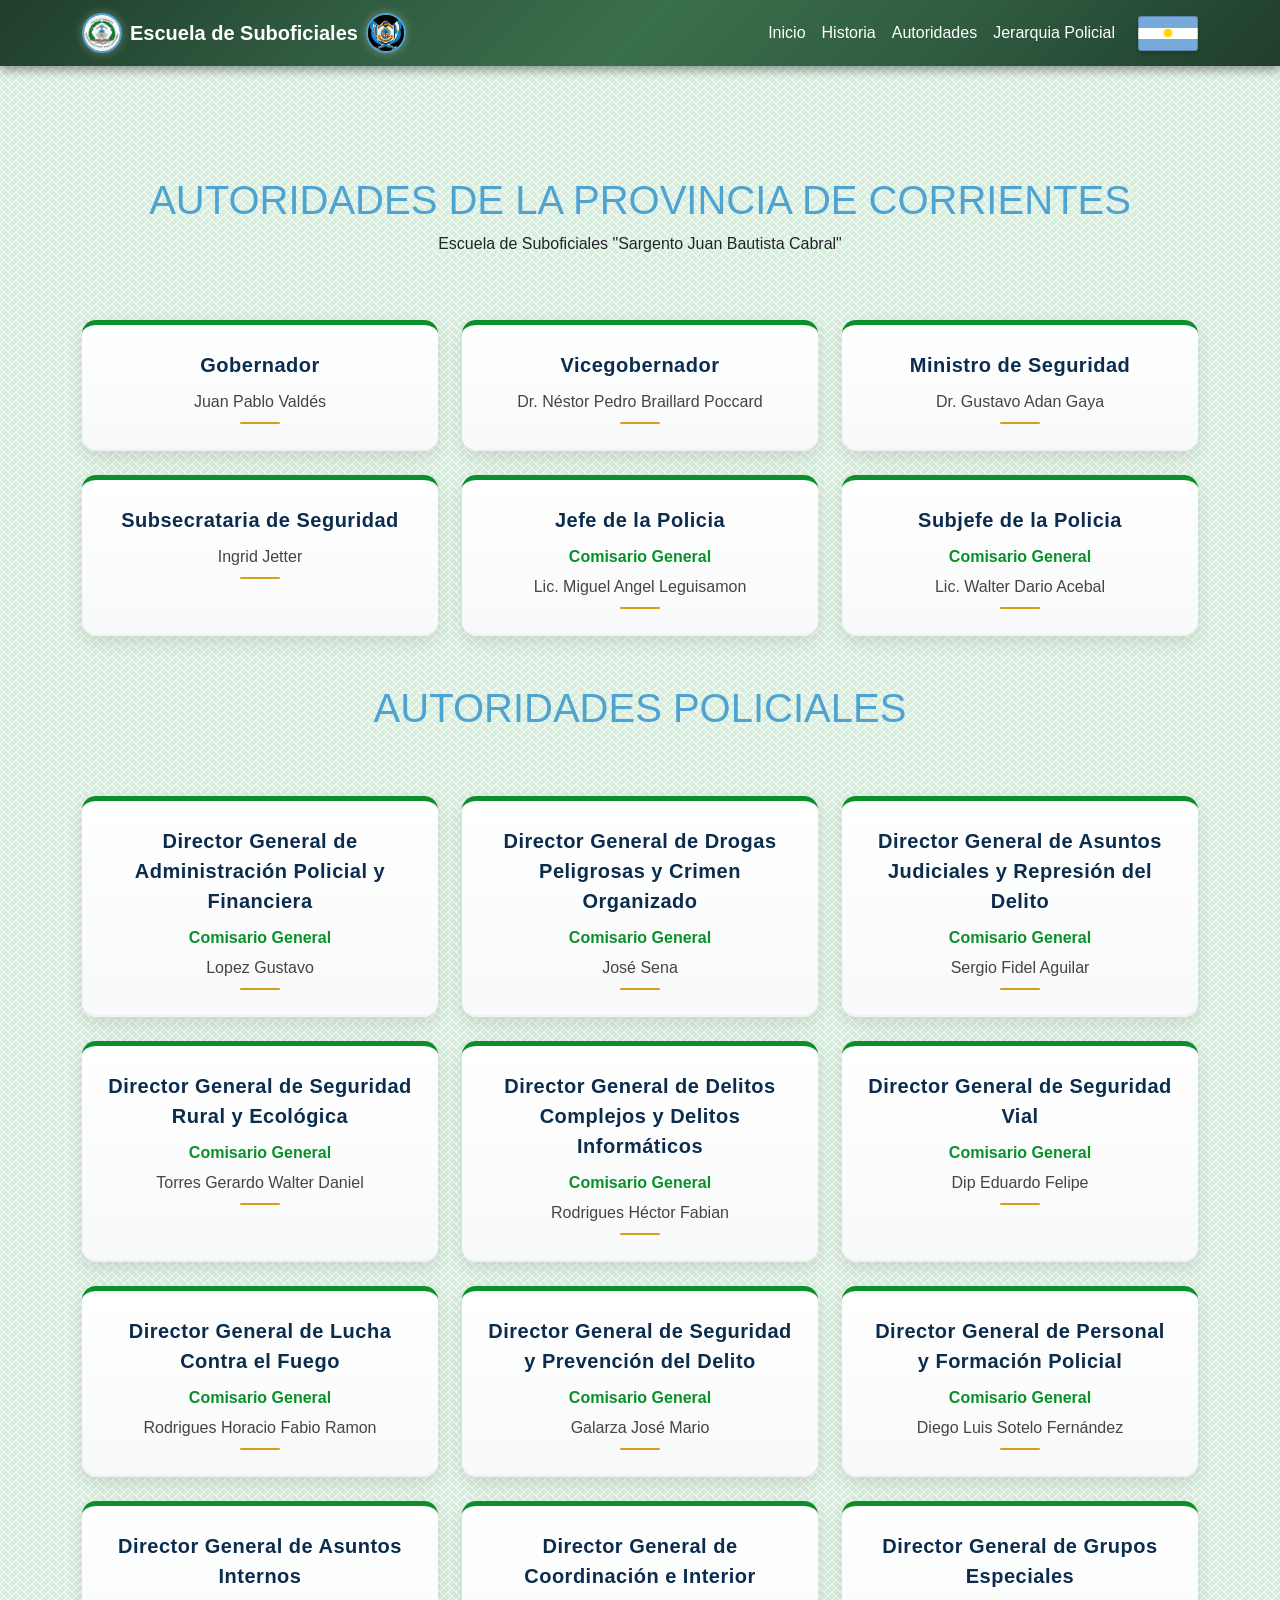
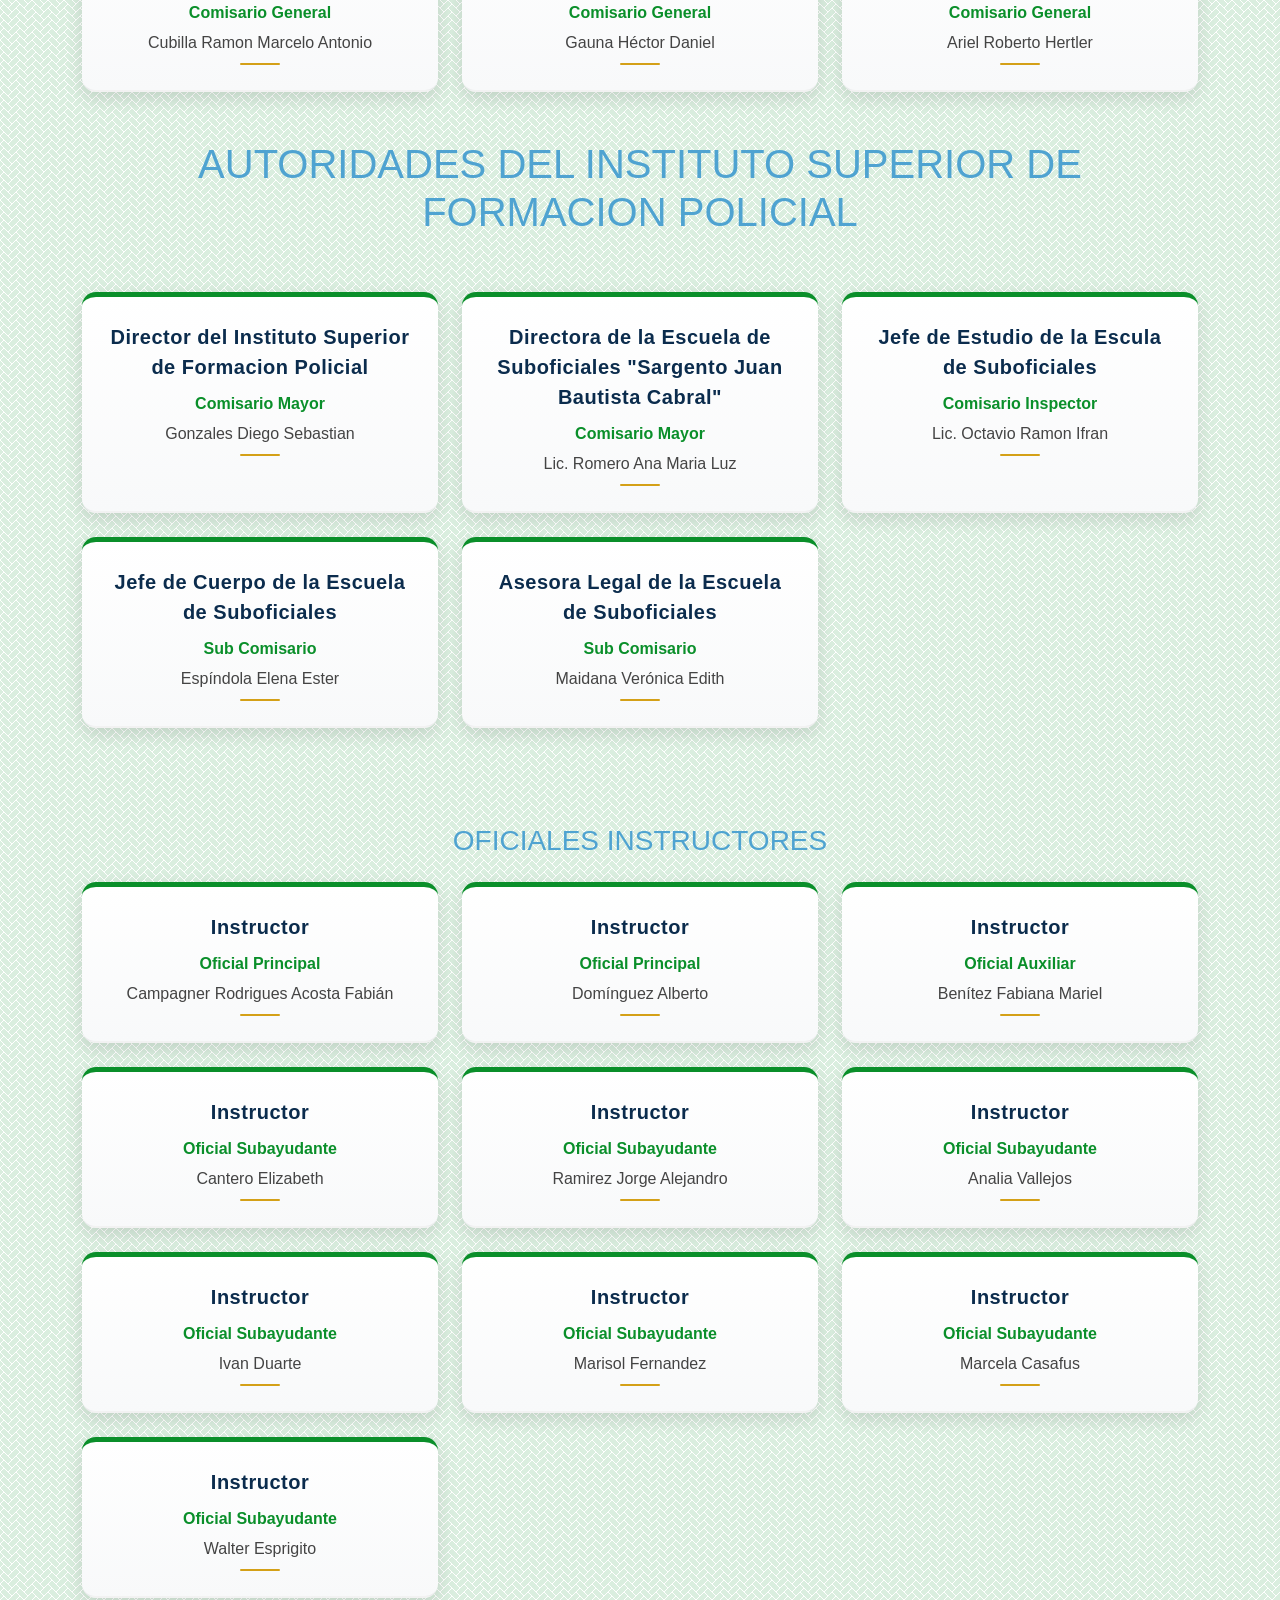
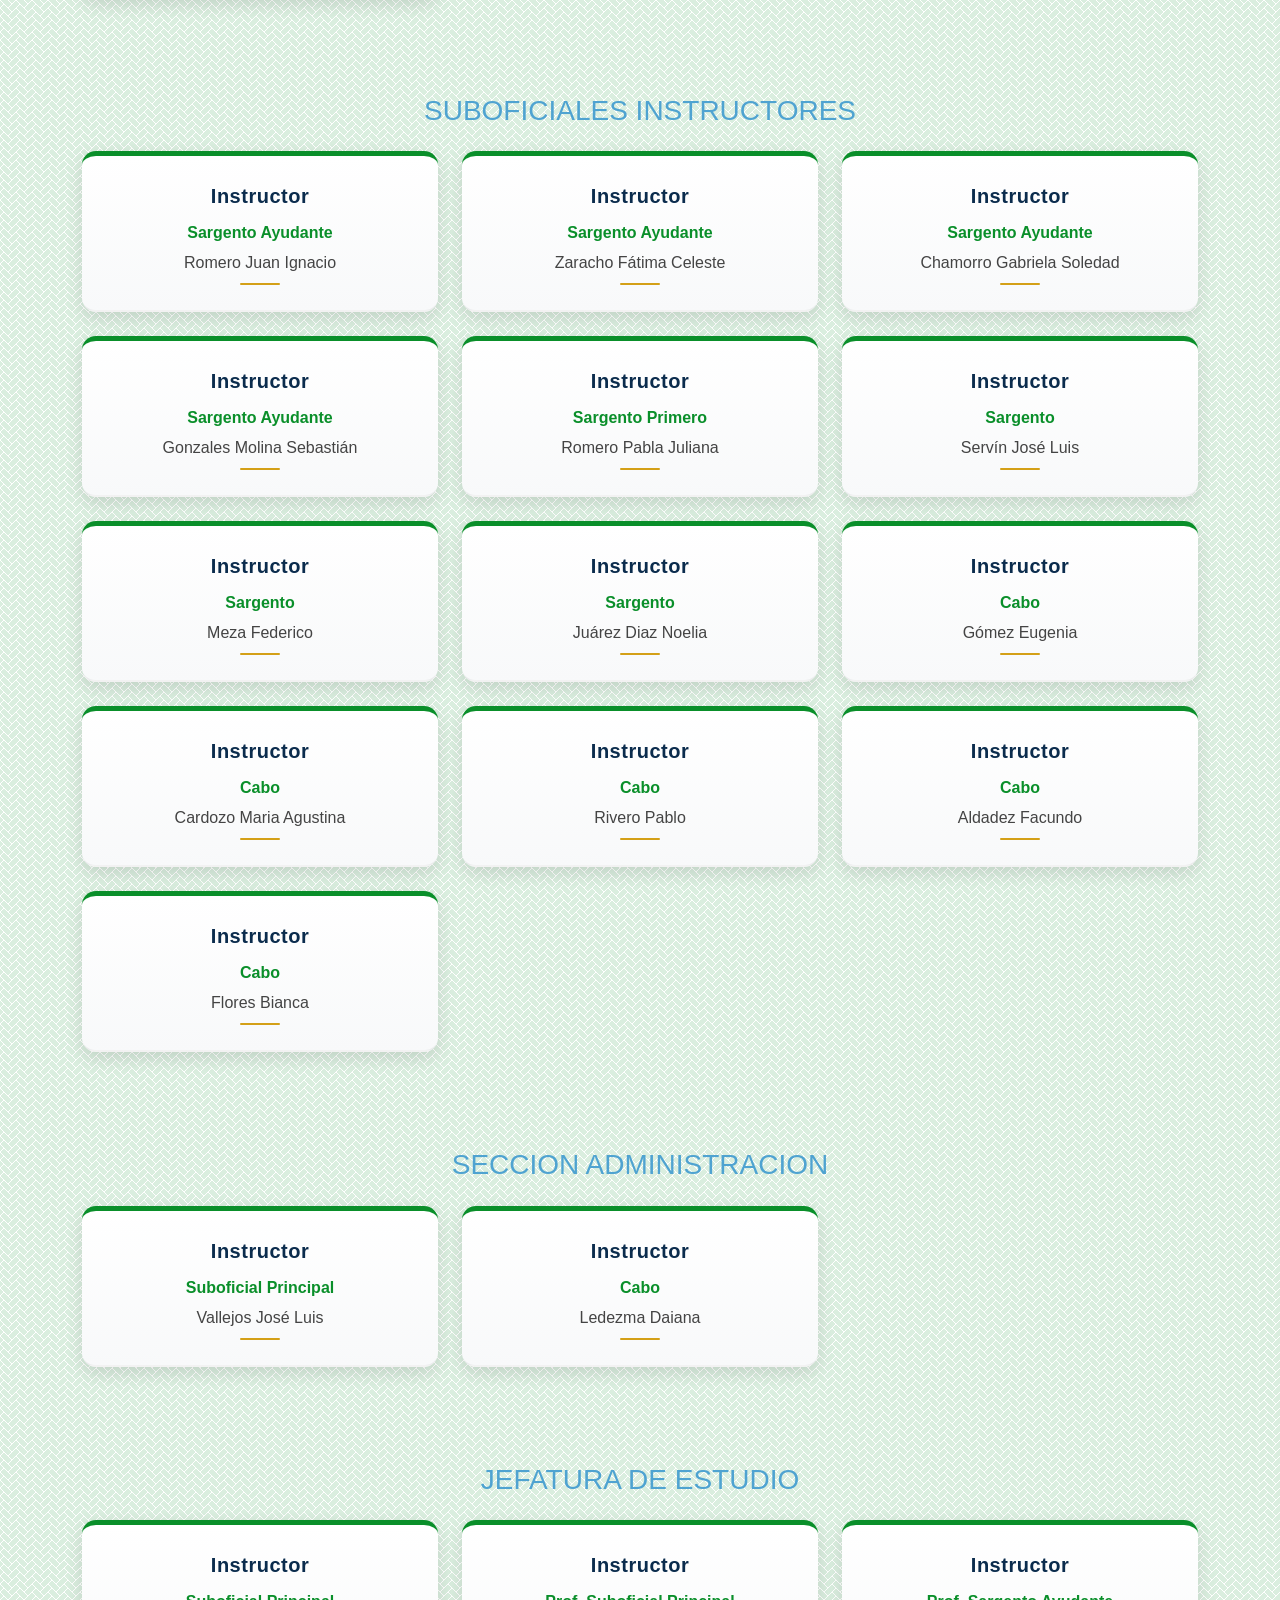
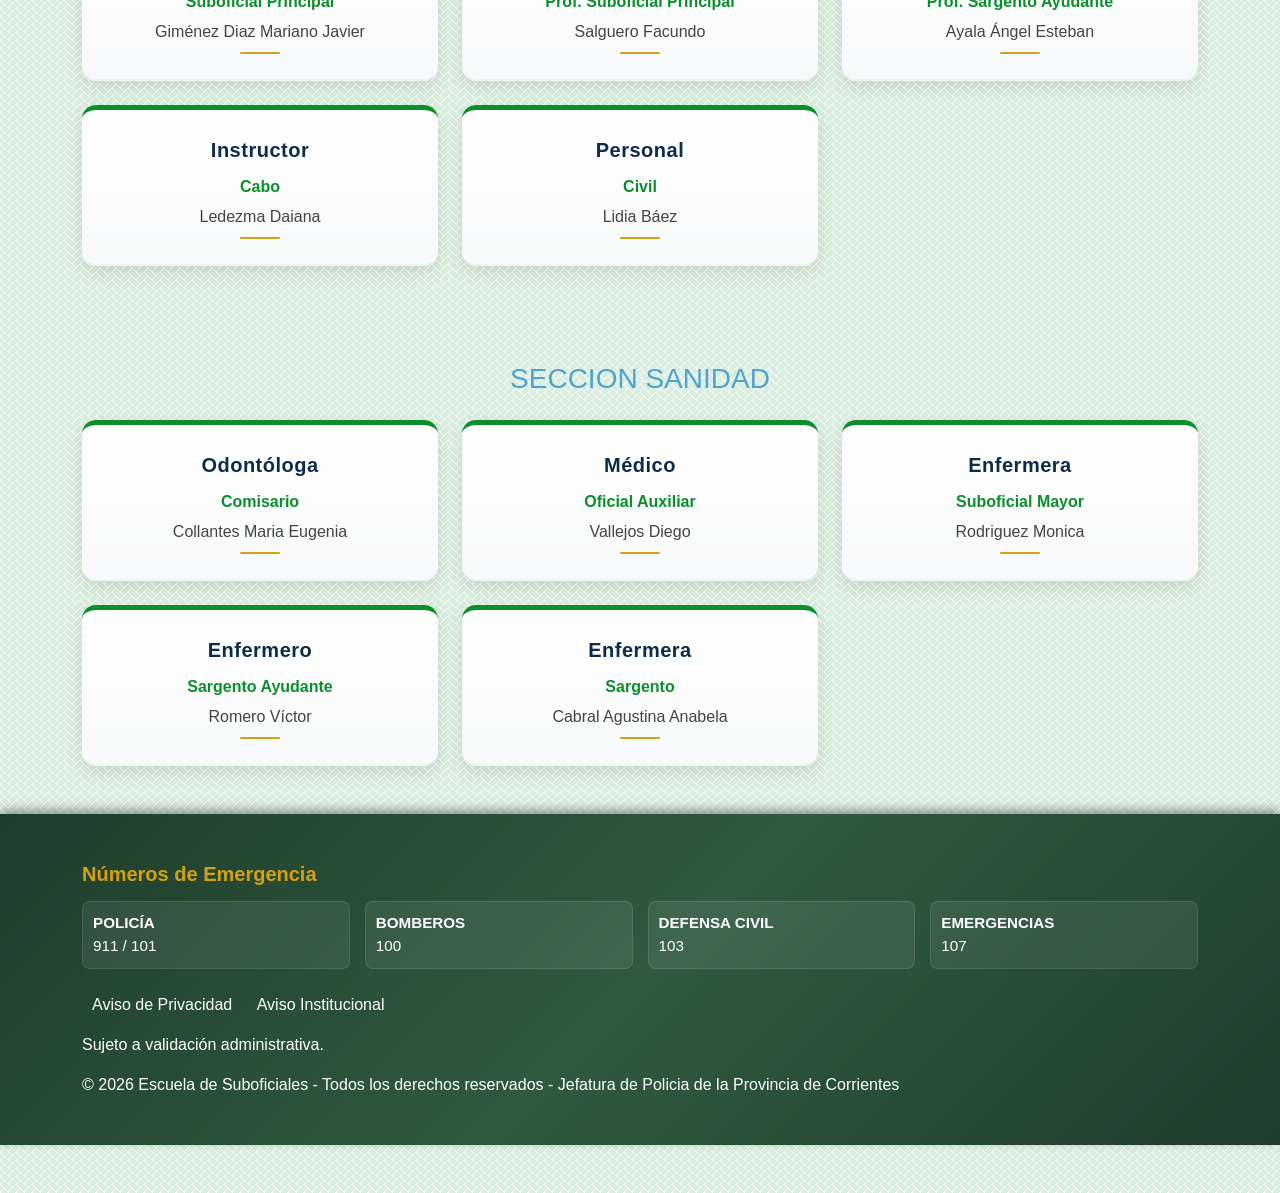
==== commit 1a953a2c: "nuevas autoridades policiales dentro de la escuela" ====
--- a/autoridades.html
+++ b/autoridades.html
@@ -15,7 +15,7 @@
   <meta name="google-site-verification" content="t-tQDr4OQbtODHxiK_Is6LdPZnGNkWojSII28hrCmGg" />
   
     <!-- Icono de la pestaña-->
-    <link rel="icon" href="/fav-icon.jpg" type="image/jpg">
+    <link rel="icon" href="fav-icon.png" type="image/png">
 
     <!-- Bootstrap CSS -->
     <link href="https://cdn.jsdelivr.net/npm/bootstrap@5.3.2/dist/css/bootstrap.min.css" rel="stylesheet">
@@ -274,7 +274,7 @@
             <div class="autoridad">
                 <div class="cargo">Instructor</div>
                 <div class="jerarquia">Oficial Principal</div>
-                <div class="nombre">Campagner Rodrigues Acosta Fabian</div>
+                <div class="nombre">Campagner Rodrigues Acosta Fabián</div>
             </div>
         </div>
 
@@ -307,6 +307,46 @@
                 <div class="cargo">Instructor</div>
                 <div class="jerarquia">Oficial Subayudante</div>
                 <div class="nombre">Ramirez Jorge Alejandro</div>
+            </div>
+        </div>
+
+        <div class="col-md-4">
+            <div class="autoridad">
+                <div class="cargo">Instructor</div>
+                <div class="jerarquia">Oficial Subayudante</div>
+                <div class="nombre">Analia Vallejos</div>
+            </div>
+        </div>
+
+        <div class="col-md-4">
+            <div class="autoridad">
+                <div class="cargo">Instructor</div>
+                <div class="jerarquia">Oficial Subayudante</div>
+                <div class="nombre">Ivan Duarte</div>
+            </div>
+        </div>
+
+        <div class="col-md-4">
+            <div class="autoridad">
+                <div class="cargo">Instructor</div>
+                <div class="jerarquia">Oficial Subayudante</div>
+                <div class="nombre">Marisol Fernandez</div>
+            </div>
+        </div>
+
+        <div class="col-md-4">
+            <div class="autoridad">
+                <div class="cargo">Instructor</div>
+                <div class="jerarquia">Oficial Subayudante</div>
+                <div class="nombre">Marcela Casafus</div>
+            </div>
+        </div>
+
+        <div class="col-md-4">
+            <div class="autoridad">
+                <div class="cargo">Instructor</div>
+                <div class="jerarquia">Oficial Subayudante</div>
+                <div class="nombre">Walter Esprigito</div>
             </div>
         </div>
 
@@ -328,7 +368,7 @@
 
         <div class="col-md-4"><div class="autoridad"><div class="cargo">Instructor</div><div class="jerarquia">Sargento Primero</div><div class="nombre">Romero Pabla Juliana</div></div></div>
 
-        <div class="col-md-4"><div class="autoridad"><div class="cargo">Instructor</div><div class="jerarquia">Sargento</div><div class="nombre">Servín José</div></div></div>
+        <div class="col-md-4"><div class="autoridad"><div class="cargo">Instructor</div><div class="jerarquia">Sargento</div><div class="nombre">Servín José Luis</div></div></div>
 
         <div class="col-md-4"><div class="autoridad"><div class="cargo">Instructor</div><div class="jerarquia">Sargento</div><div class="nombre">Meza Federico</div></div></div>
 
@@ -337,6 +377,15 @@
         <div class="col-md-4"><div class="autoridad"><div class="cargo">Instructor</div><div class="jerarquia">Cabo</div><div class="nombre">Gómez Eugenia</div></div></div>
 
         <div class="col-md-4"><div class="autoridad"><div class="cargo">Instructor</div><div class="jerarquia">Cabo</div><div class="nombre">Cardozo Maria Agustina</div></div></div>
+
+        <div class="col-md-4"><div class="autoridad"><div class="cargo">Instructor</div><div class="jerarquia">Cabo</div><div class="nombre">Rivero Pablo</div></div></div>
+         
+        <div class="col-md-4"><div class="autoridad"><div class="cargo">Instructor</div><div class="jerarquia">Cabo</div><div class="nombre">Aldadez Facundo</div></div></div>
+
+        <div class="col-md-4"><div class="autoridad"><div class="cargo">Instructor</div><div class="jerarquia">Cabo</div><div class="nombre">Flores Bianca</div></div></div>
+
+
+
 
     </div>
 </section>
--- a/css/index.css
+++ b/css/index.css
@@ -48,10 +48,6 @@
   opacity: 0;
   animation: aparecer 0.3s ease-in forwards;
 }
-
-/* contorno negro del titulo principal (para visualizar lo mejor) */
-
-
 
 /*  ANIMACIÓN DE APARICIÓN  */
 /* Hace que el body aparezca suavemente */
@@ -93,18 +89,6 @@
   
 }
 
-
-/*  CAPA OSCURA SOBRE EL FONDO  */
-/* Oscurece la imagen para mejorar legibilidad 
-.hero::after {
-  content: "";
-  position: absolute;
-  inset: 0;
-  background: rgba(0,0,0,0.5);
-  z-index: 2;
-}
-*/
-
 /*  CONTENIDO DEL HERO  */
 /* Asegura que el contenido quede por encima del fondo */
 .hero .container,
@@ -156,8 +140,42 @@
   animation-play-state: paused;
 }
 
-
-/* ===== ESCRITORIO ===== */
+/*estilo video periodo de adaptacion*/
+.video-container {
+  position: relative;
+  max-width: 900px;
+  margin: auto;
+  cursor: pointer;
+}
+
+.video-container video {
+  width: 100%;
+  border-radius: 10px;
+}
+
+/* BOTÓN PLAY */
+.play-btn {
+  position: absolute;
+  top: 50%;
+  left: 50%;
+  transform: translate(-50%, -50%);
+  
+  background: rgba(0,0,0,0.6);
+  color: white;
+  font-size: 50px;
+  padding: 20px 30px;
+  border-radius: 50%;
+  
+  transition: 0.3s;
+}
+
+.video-container:hover .play-btn {
+  background: rgba(0,0,0,0.8);
+  transform: translate(-50%, -50%) scale(1.1);
+}
+
+
+/* ESCRITORIO */
 @media (min-width: 768px) {
   .hero-ubicacion {
     height: 100vh;
@@ -178,7 +196,7 @@
   }
 }
 
-/* ===== CELULAR ===== */
+/* CELULAR */
 @media (max-width: 767px) {
   .hero-ubicacion {
     height: auto; /* CLAVE */
@@ -253,19 +271,6 @@
   padding-left: 100%;
   animation: moverTexto 25s linear infinite;
 }
-
-
-/*  ANIMACIÓN DE TEXTO  */
-@keyframes moverTexto {
-  from {
-    transform: translateX(0);
-  }
-  to {
-    transform: translateX(-100%);
-  }
-}
-
-
 /*  PRESENTACIÓN  */
 /* Espaciado y tamaños responsivos */
 .presentacion {
@@ -414,7 +419,6 @@
   box-shadow: 0 0 4px rgba(255,215,0,0.5);
 }
 
-
 /*  SCROLL PERSONALIZADO  */
 /* Estilos para la barra de scroll */
 ::-webkit-scrollbar {
@@ -428,6 +432,60 @@
 ::-webkit-scrollbar-thumb {
   background: linear-gradient(180deg, #d4af37, #b8962e);
   border-radius: 20px;
+}
+
+/* GALERIA */
+.galeria {
+  background-color: #f8f9fa;
+}
+
+.galeria h2 {
+  color: #0b2c4d;
+}
+
+/* TARJETA */
+.galeria-item {
+  transition: 0.3s;
+  text-align: center;
+}
+
+.galeria-item:hover {
+  transform: translateY(-5px);
+}
+
+/* CONTENEDOR DEL VIDEO */
+.video-box {
+  width: 100%;
+  max-width: 500px; /* 🔥 controla tamaño */
+  height: 300px;
+  margin: auto;
+
+  display: flex;
+  align-items: center;
+  justify-content: center;
+
+  background: black;
+  border-radius: 10px;
+  overflow: hidden;
+}
+
+/* VIDEO GENERAL */
+.video-box video {
+  max-width: 100%;
+  max-height: 100%;
+}
+
+/* VIDEO VERTICAL */
+.video-vertical {
+  height: 100%;
+  width: auto;
+}
+
+/* RESPONSIVE */
+@media (max-width: 768px) {
+  .video-box {
+    height: 250px;
+  }
 }
 
 
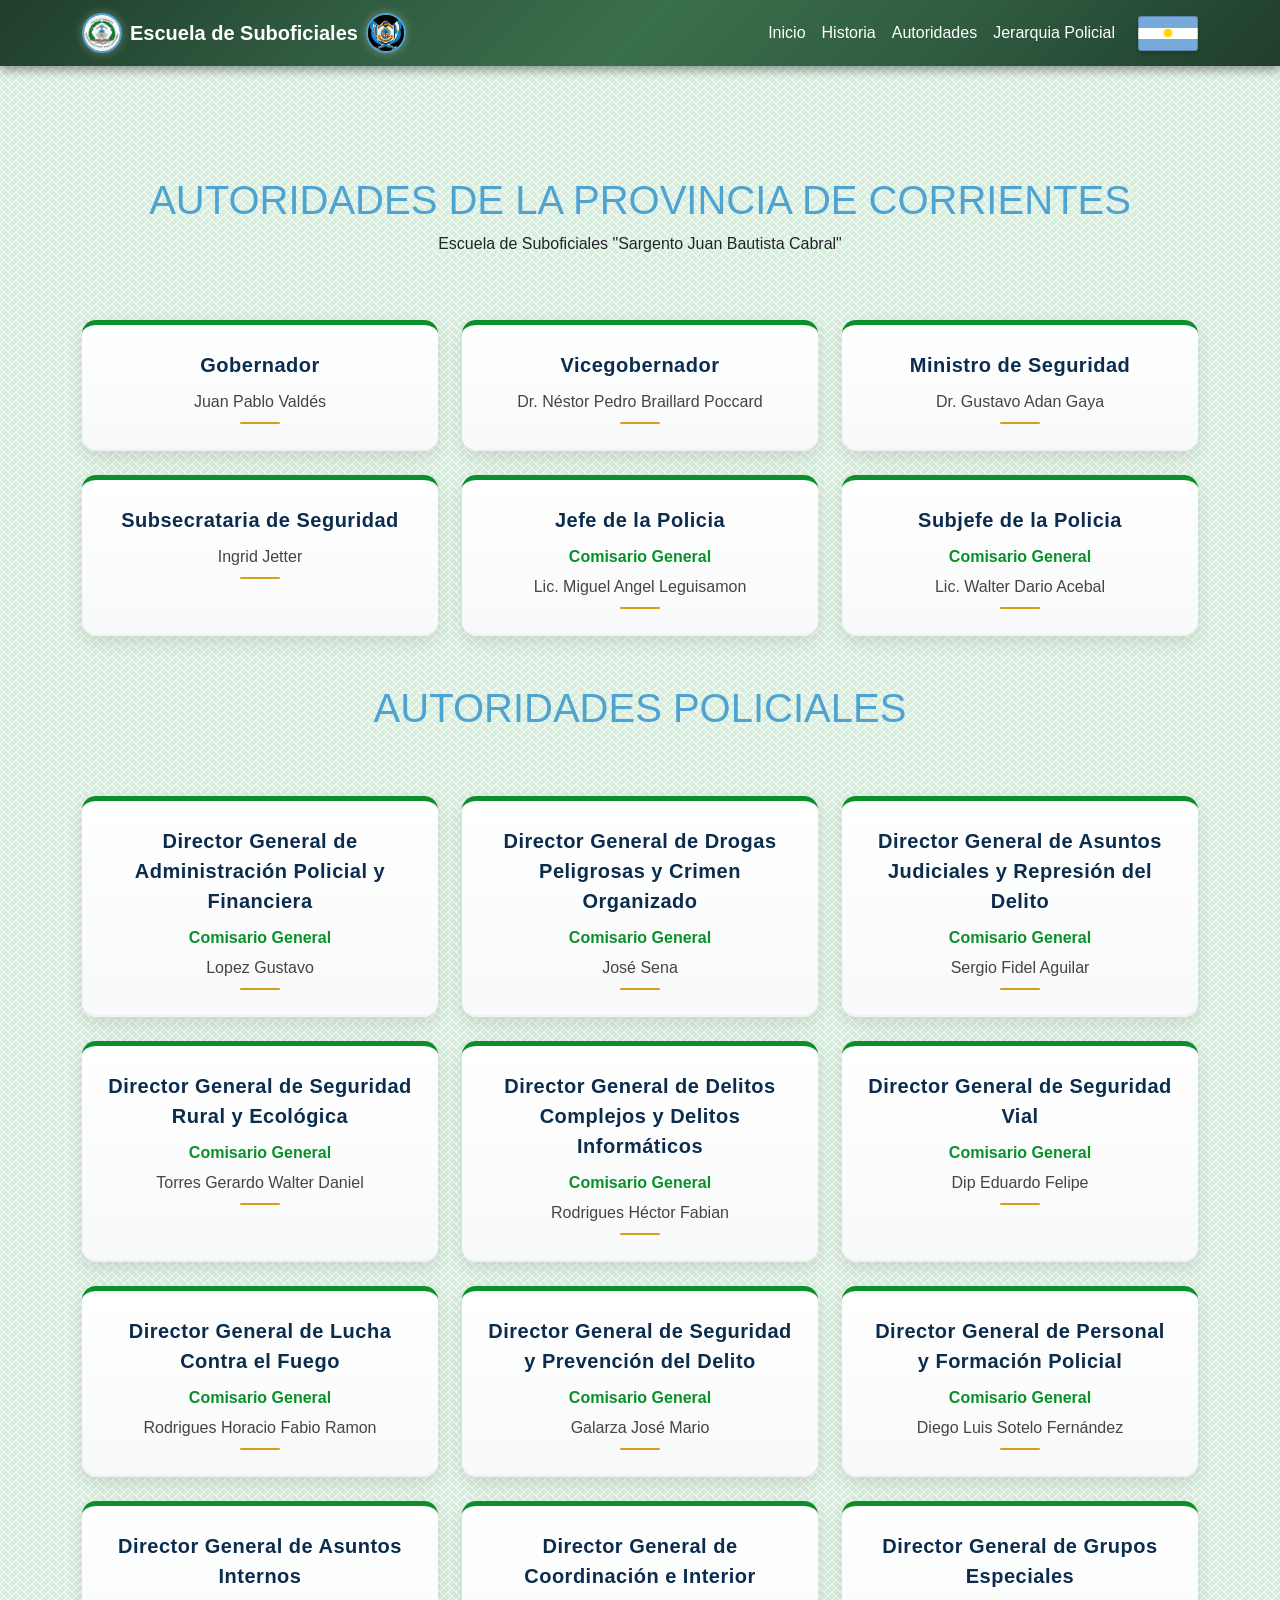
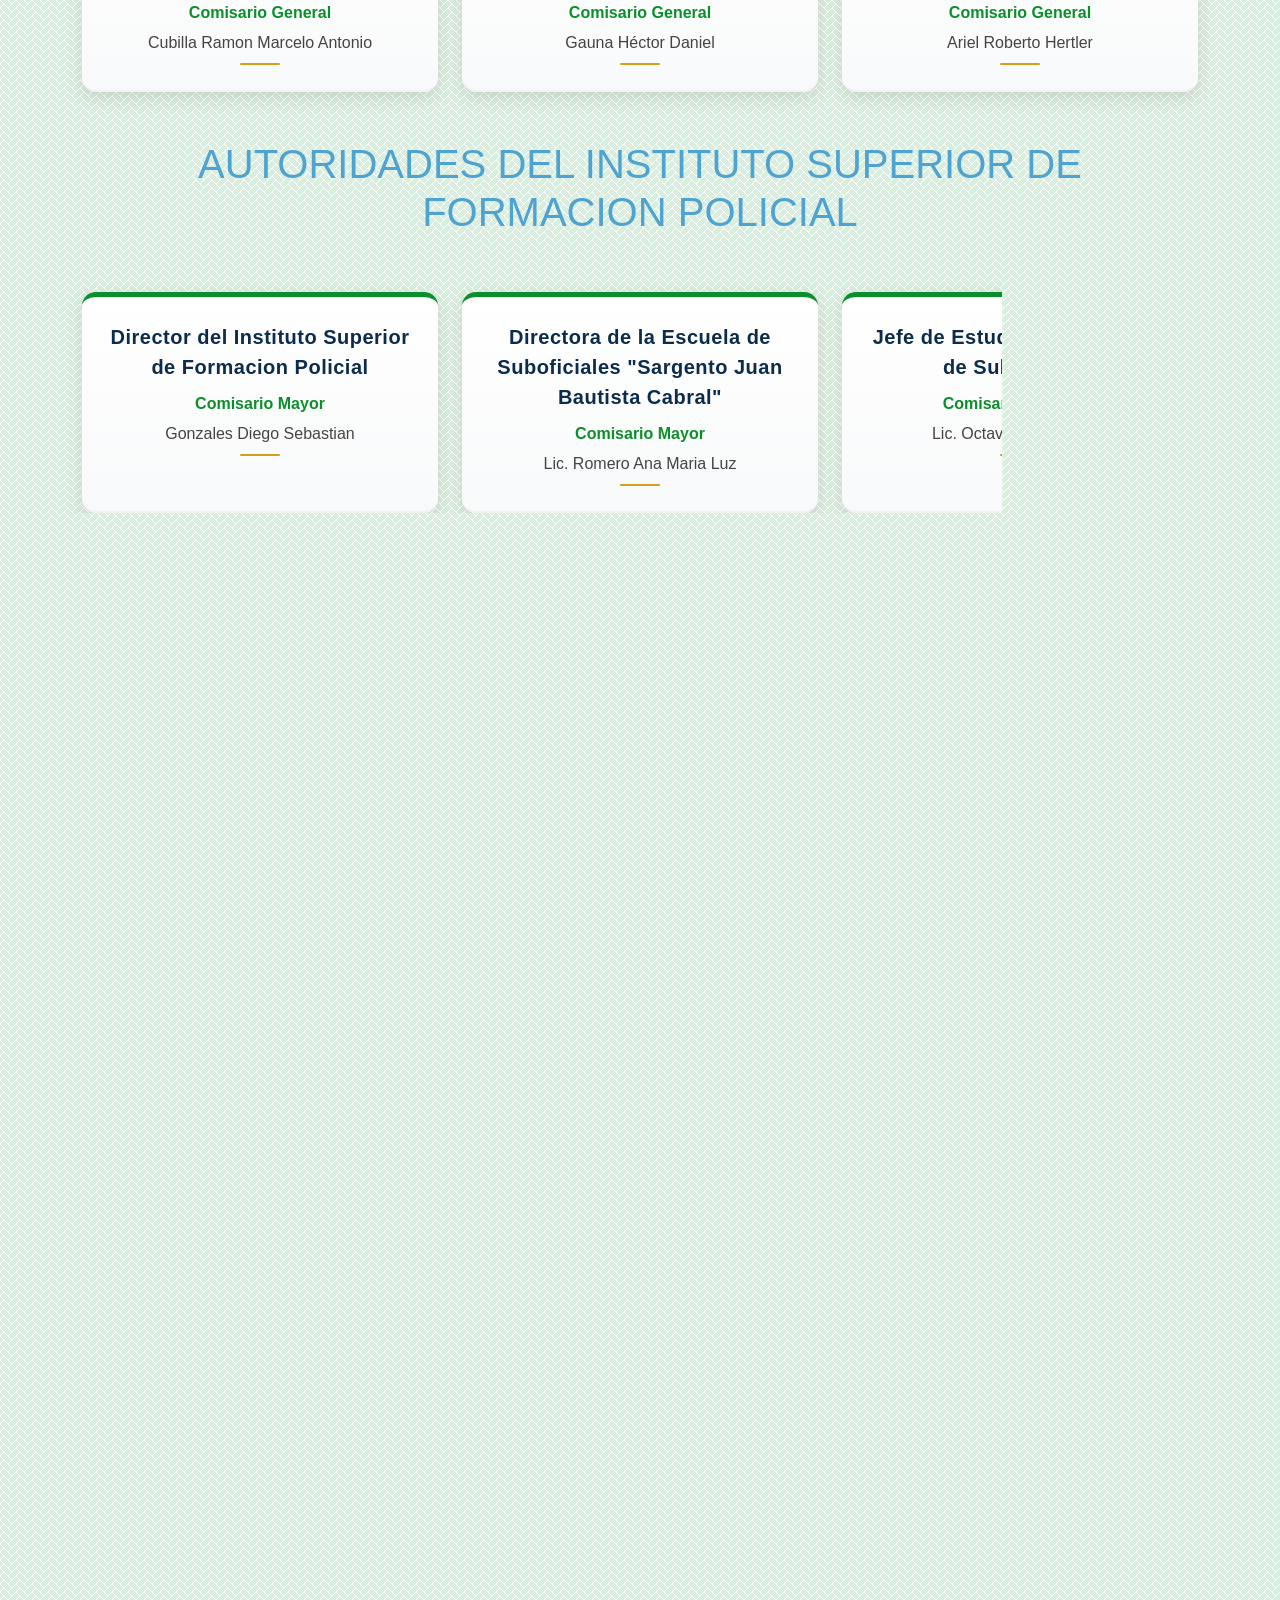
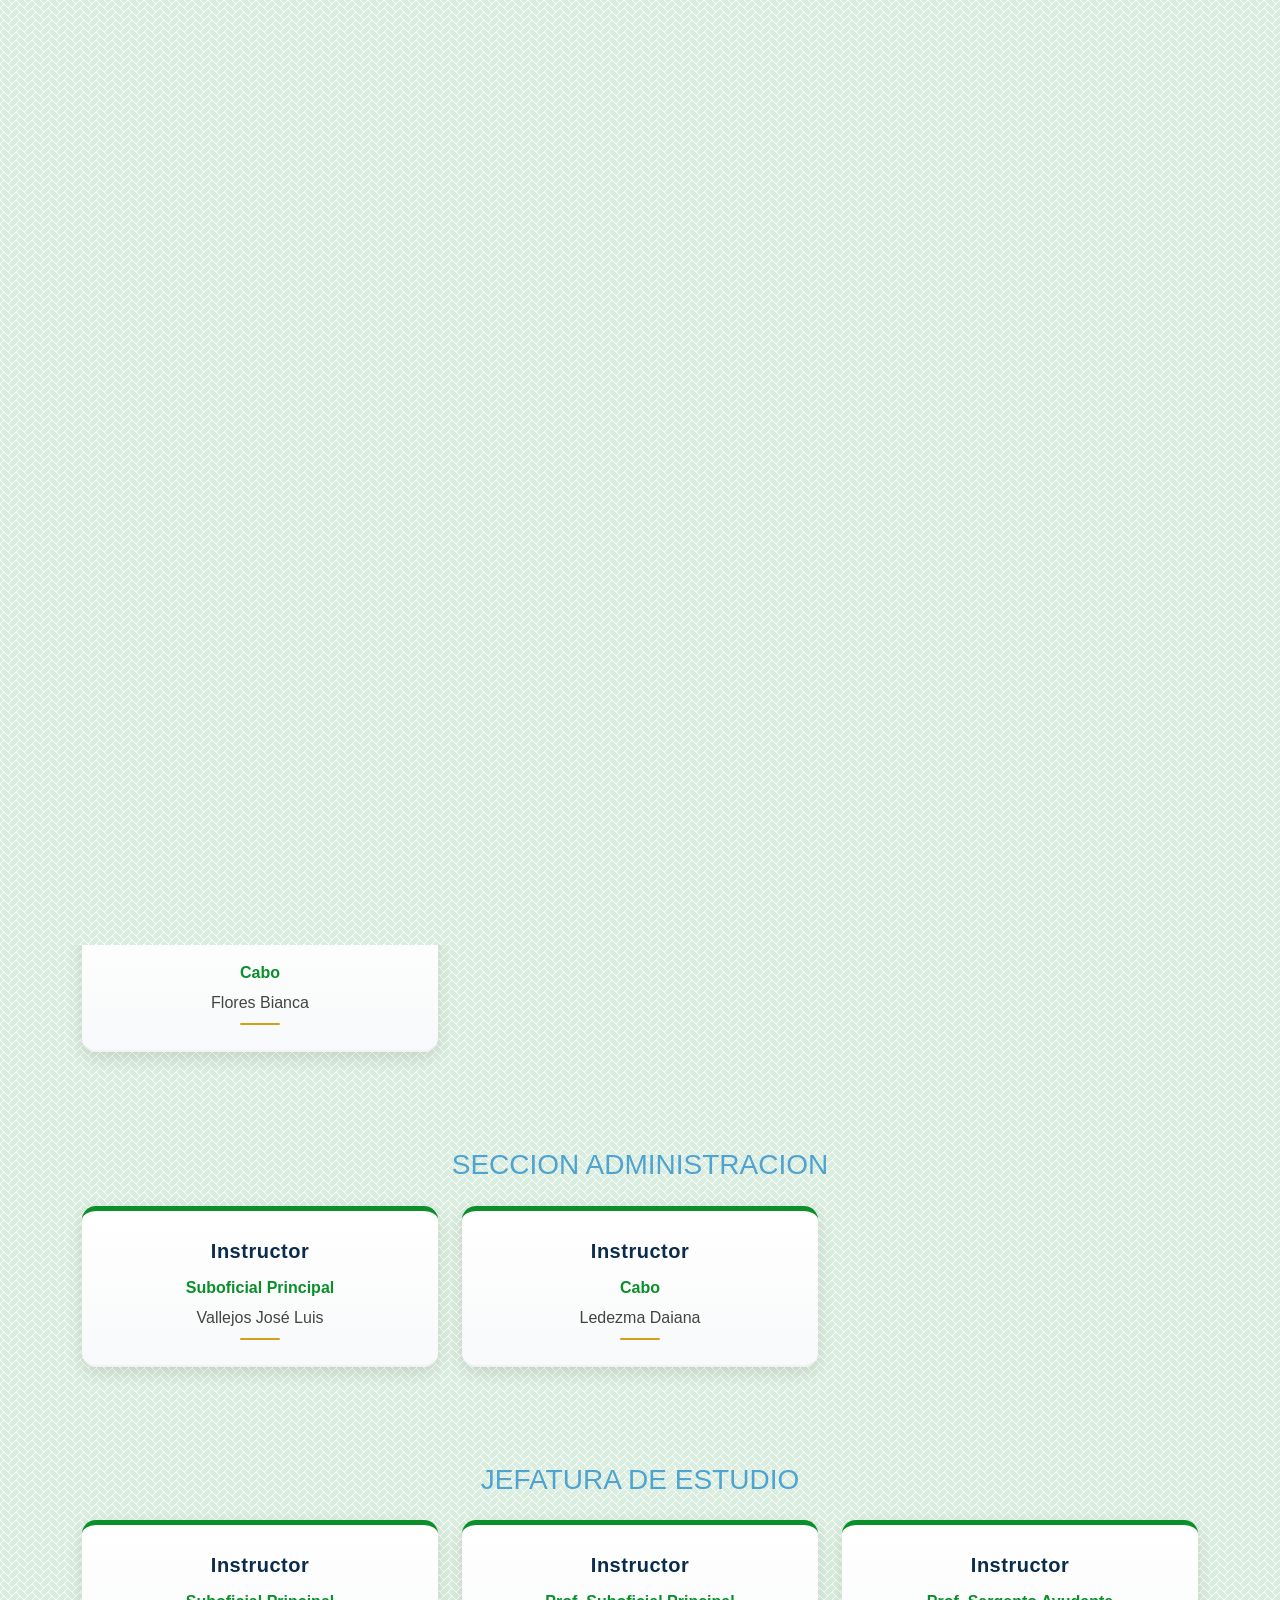
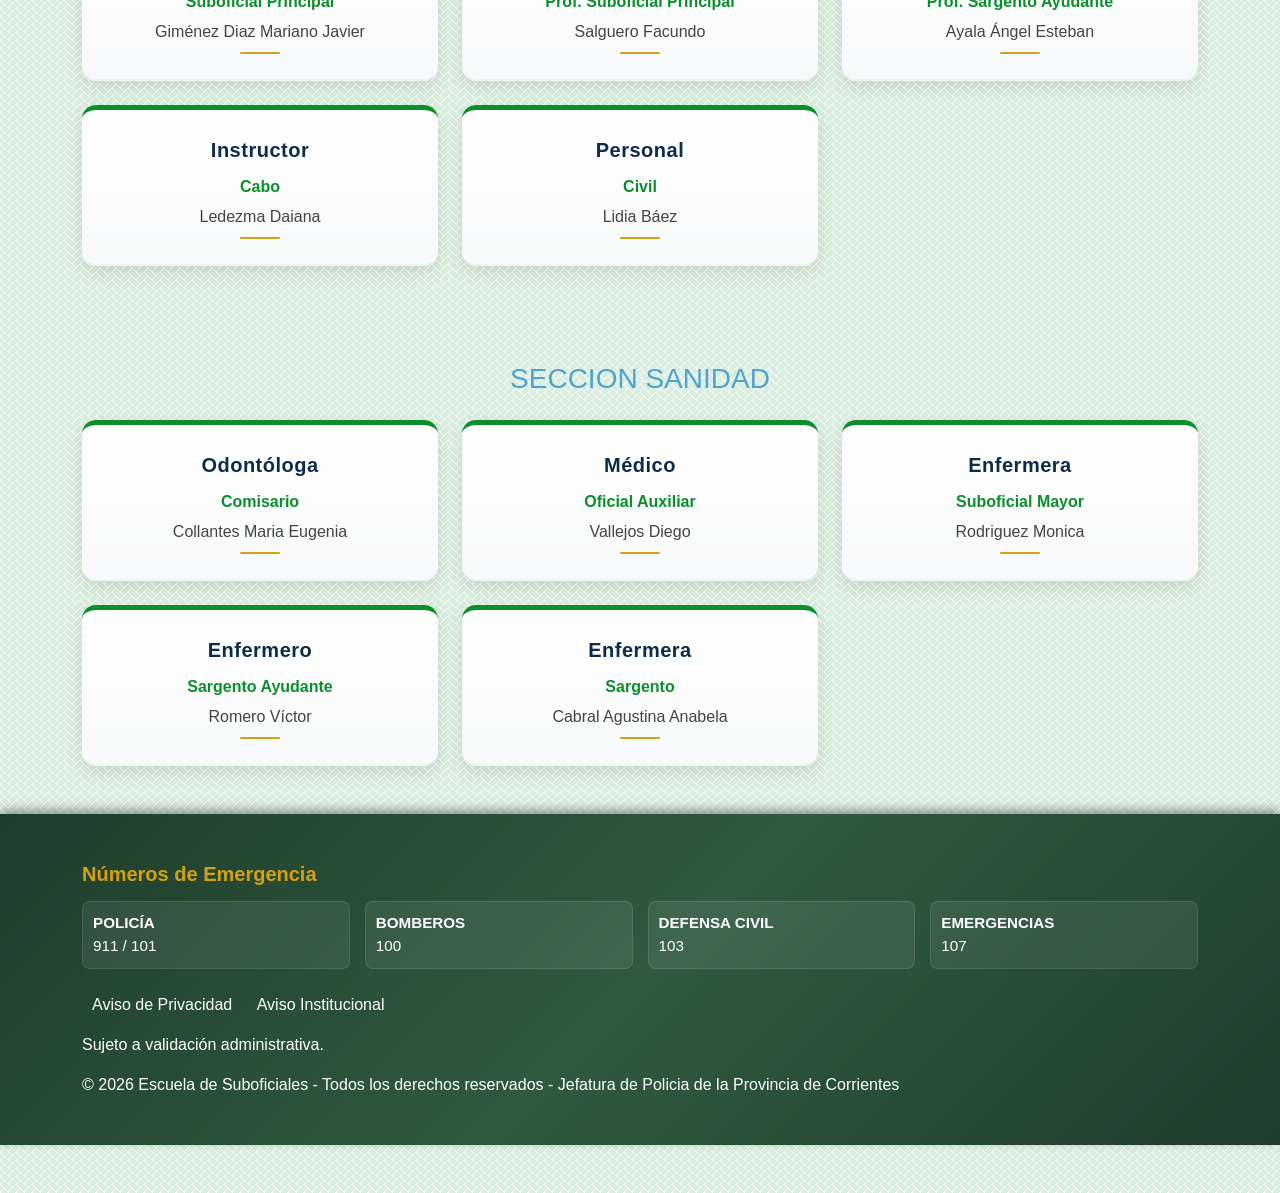
==== commit 9a850b9f: "actualizaciones" ====
--- a/autoridades.html
+++ b/autoridades.html
@@ -238,7 +238,7 @@
 
             <div class="col-md-4">
                 <div class="autoridad">
-                    <div class="cargo">Jefe de Estudio de la Escula de Suboficiales</div>
+                    <div class="cargo">Jefe de Estudio de la Escuela de Suboficiales</div>
                     <div class="jerarquia">Comisario Inspector</div>
                     <div class="nombre">Lic. Octavio Ramon Ifran</div>
                 </div>
@@ -298,6 +298,14 @@
             <div class="autoridad">
                 <div class="cargo">Instructor</div>
                 <div class="jerarquia">Oficial Subayudante</div>
+                <div class="nombre">Marcela Casafus</div>
+            </div>
+        </div>
+
+        <div class="col-md-4">
+            <div class="autoridad">
+                <div class="cargo">Instructor</div>
+                <div class="jerarquia">Oficial Subayudante</div>
                 <div class="nombre">Cantero Elizabeth</div>
             </div>
         </div>
@@ -314,39 +322,31 @@
             <div class="autoridad">
                 <div class="cargo">Instructor</div>
                 <div class="jerarquia">Oficial Subayudante</div>
-                <div class="nombre">Analia Vallejos</div>
-            </div>
-        </div>
-
-        <div class="col-md-4">
-            <div class="autoridad">
-                <div class="cargo">Instructor</div>
-                <div class="jerarquia">Oficial Subayudante</div>
-                <div class="nombre">Ivan Duarte</div>
-            </div>
-        </div>
-
-        <div class="col-md-4">
-            <div class="autoridad">
-                <div class="cargo">Instructor</div>
-                <div class="jerarquia">Oficial Subayudante</div>
-                <div class="nombre">Marisol Fernandez</div>
-            </div>
-        </div>
-
-        <div class="col-md-4">
-            <div class="autoridad">
-                <div class="cargo">Instructor</div>
-                <div class="jerarquia">Oficial Subayudante</div>
-                <div class="nombre">Marcela Casafus</div>
-            </div>
-        </div>
-
-        <div class="col-md-4">
-            <div class="autoridad">
-                <div class="cargo">Instructor</div>
-                <div class="jerarquia">Oficial Subayudante</div>
-                <div class="nombre">Walter Esprigito</div>
+                <div class="nombre">Vallejos Analia</div>
+            </div>
+        </div>
+
+        <div class="col-md-4">
+            <div class="autoridad">
+                <div class="cargo">Instructor</div>
+                <div class="jerarquia">Oficial Subayudante</div>
+                <div class="nombre">Duarte Ivan Gerardo</div>
+            </div>
+        </div>
+
+        <div class="col-md-4">
+            <div class="autoridad">
+                <div class="cargo">Instructor</div>
+                <div class="jerarquia">Oficial Subayudante</div>
+                <div class="nombre">Fernandez Marisol</div>
+            </div>
+        </div>
+
+        <div class="col-md-4">
+            <div class="autoridad">
+                <div class="cargo">Instructor</div>
+                <div class="jerarquia">Oficial Subayudante</div>
+                <div class="nombre">Esprigitto Walter</div>
             </div>
         </div>
 
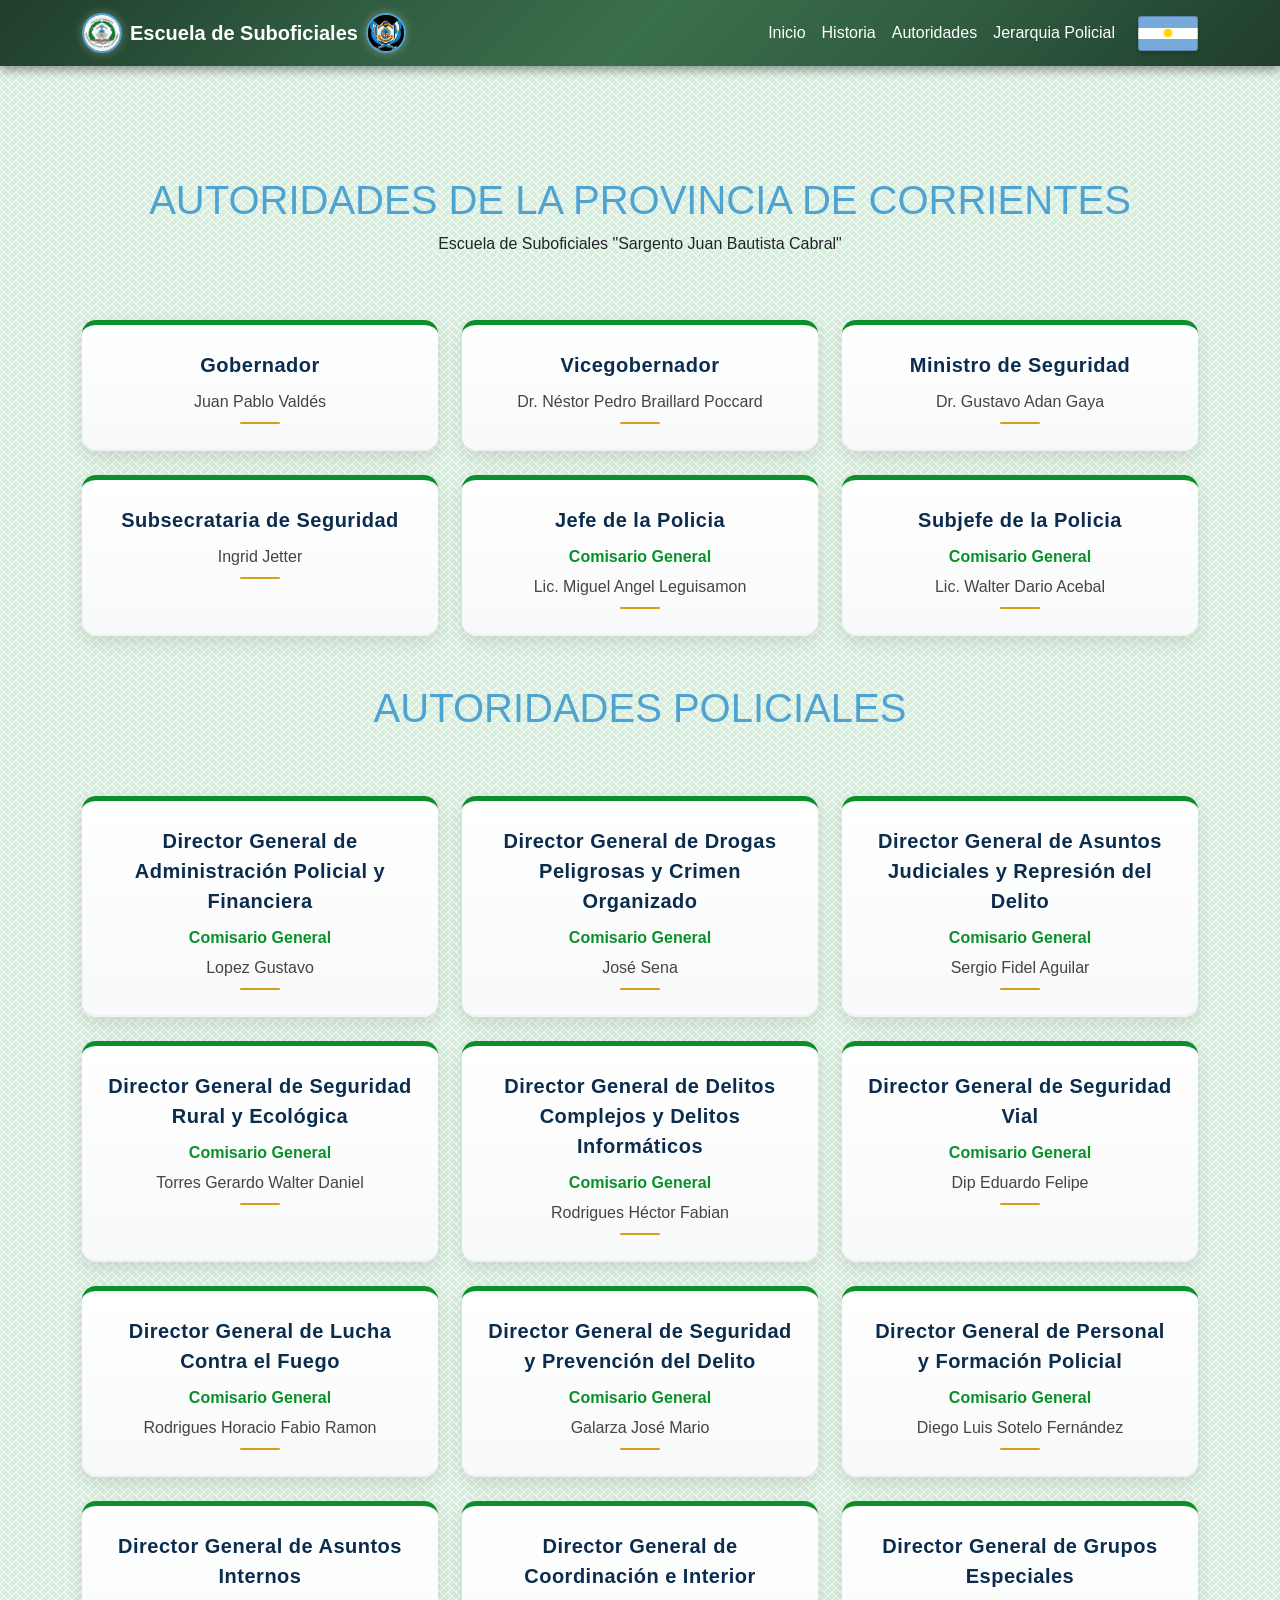
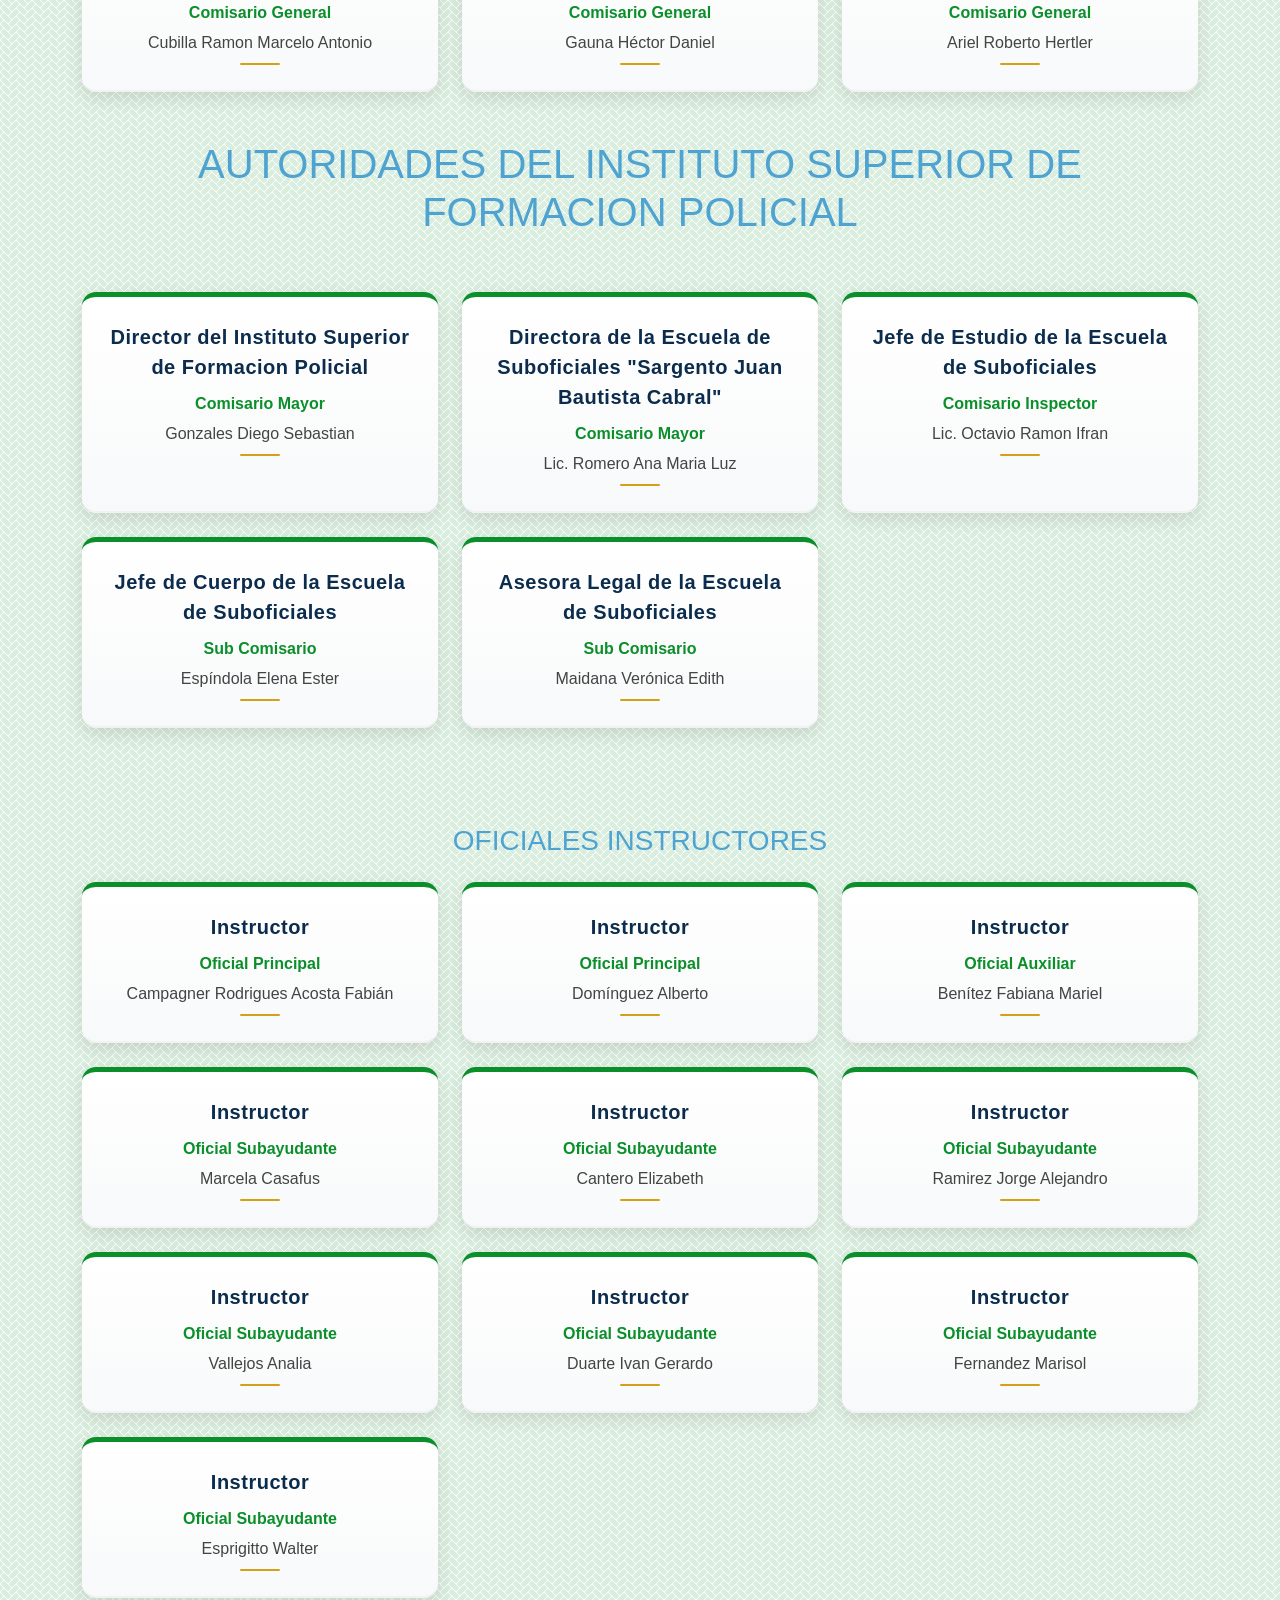
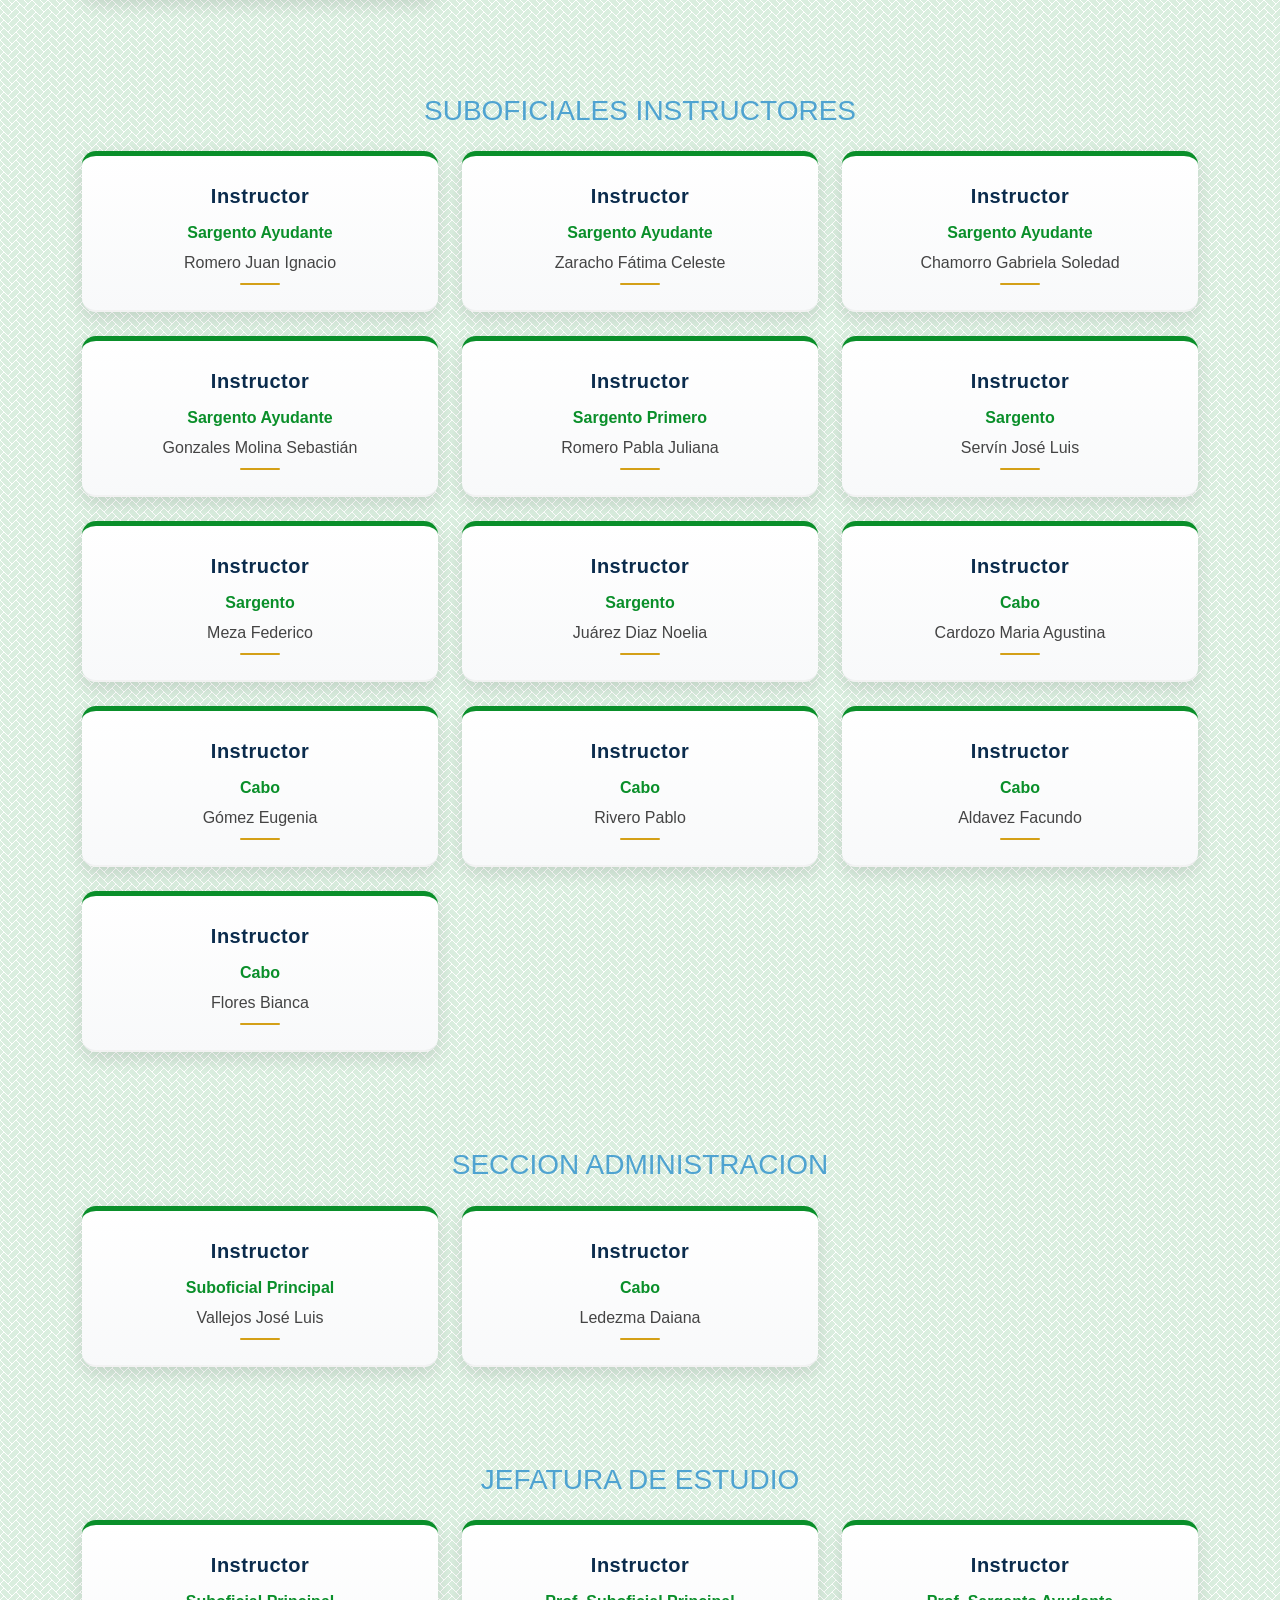
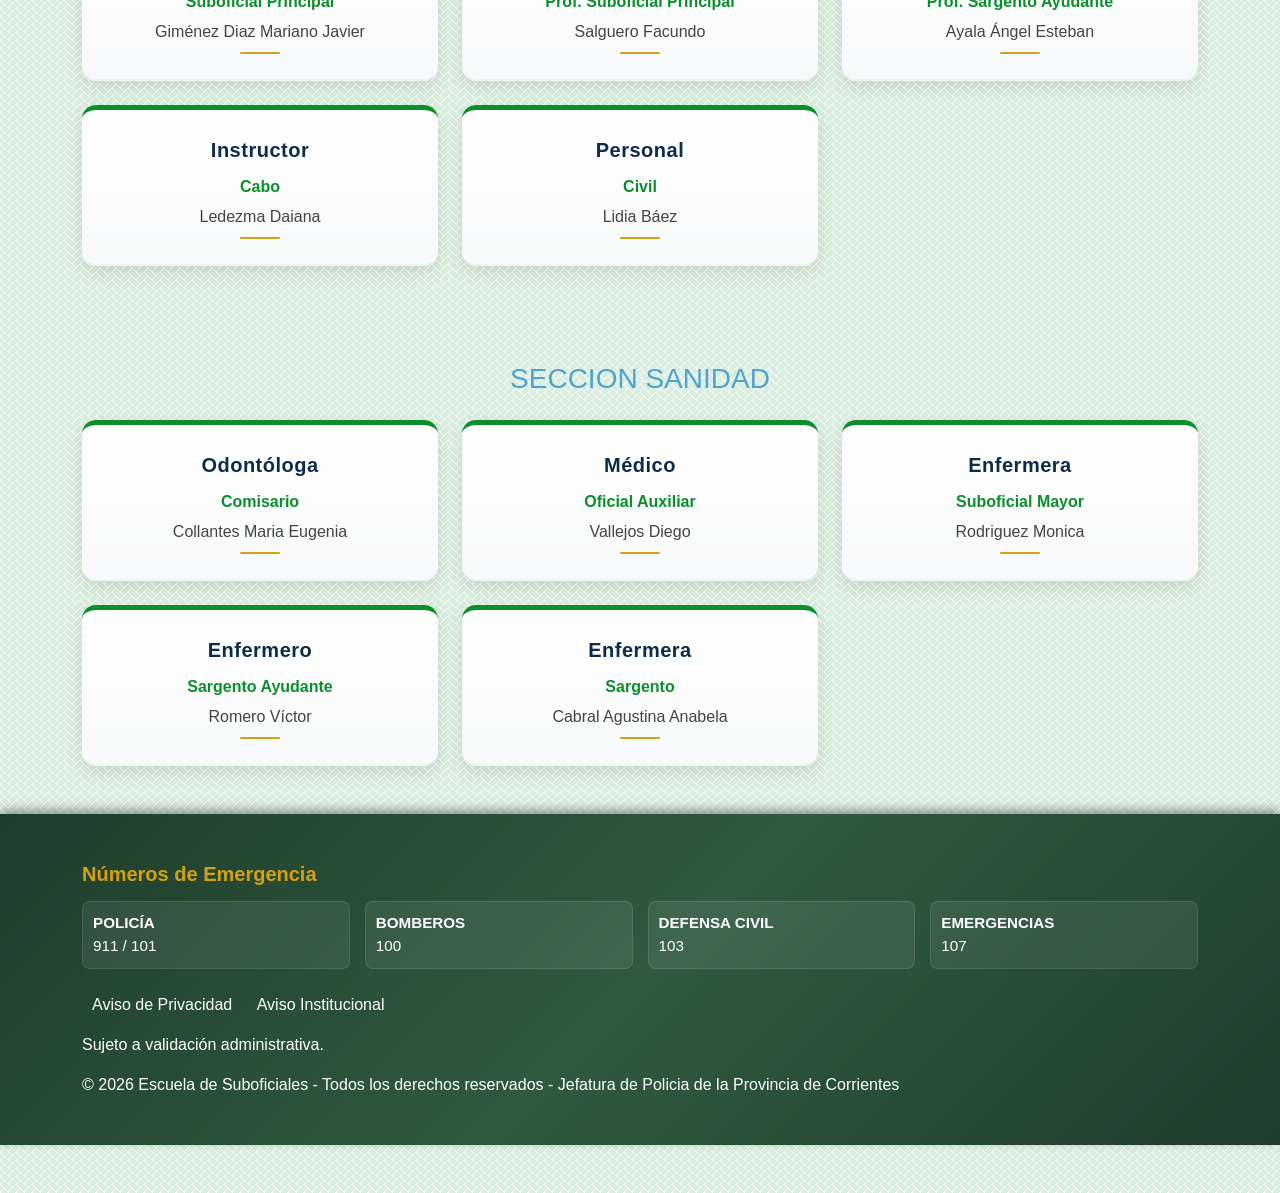
==== commit 4dd5110e: "actualizacion" ====
--- a/autoridades.html
+++ b/autoridades.html
@@ -374,13 +374,13 @@
 
         <div class="col-md-4"><div class="autoridad"><div class="cargo">Instructor</div><div class="jerarquia">Sargento</div><div class="nombre">Juárez Diaz Noelia</div></div></div>
 
+        <div class="col-md-4"><div class="autoridad"><div class="cargo">Instructor</div><div class="jerarquia">Cabo</div><div class="nombre">Cardozo Maria Agustina</div></div></div>
+
         <div class="col-md-4"><div class="autoridad"><div class="cargo">Instructor</div><div class="jerarquia">Cabo</div><div class="nombre">Gómez Eugenia</div></div></div>
-
-        <div class="col-md-4"><div class="autoridad"><div class="cargo">Instructor</div><div class="jerarquia">Cabo</div><div class="nombre">Cardozo Maria Agustina</div></div></div>
 
         <div class="col-md-4"><div class="autoridad"><div class="cargo">Instructor</div><div class="jerarquia">Cabo</div><div class="nombre">Rivero Pablo</div></div></div>
          
-        <div class="col-md-4"><div class="autoridad"><div class="cargo">Instructor</div><div class="jerarquia">Cabo</div><div class="nombre">Aldadez Facundo</div></div></div>
+        <div class="col-md-4"><div class="autoridad"><div class="cargo">Instructor</div><div class="jerarquia">Cabo</div><div class="nombre">Aldavez Facundo</div></div></div>
 
         <div class="col-md-4"><div class="autoridad"><div class="cargo">Instructor</div><div class="jerarquia">Cabo</div><div class="nombre">Flores Bianca</div></div></div>
 
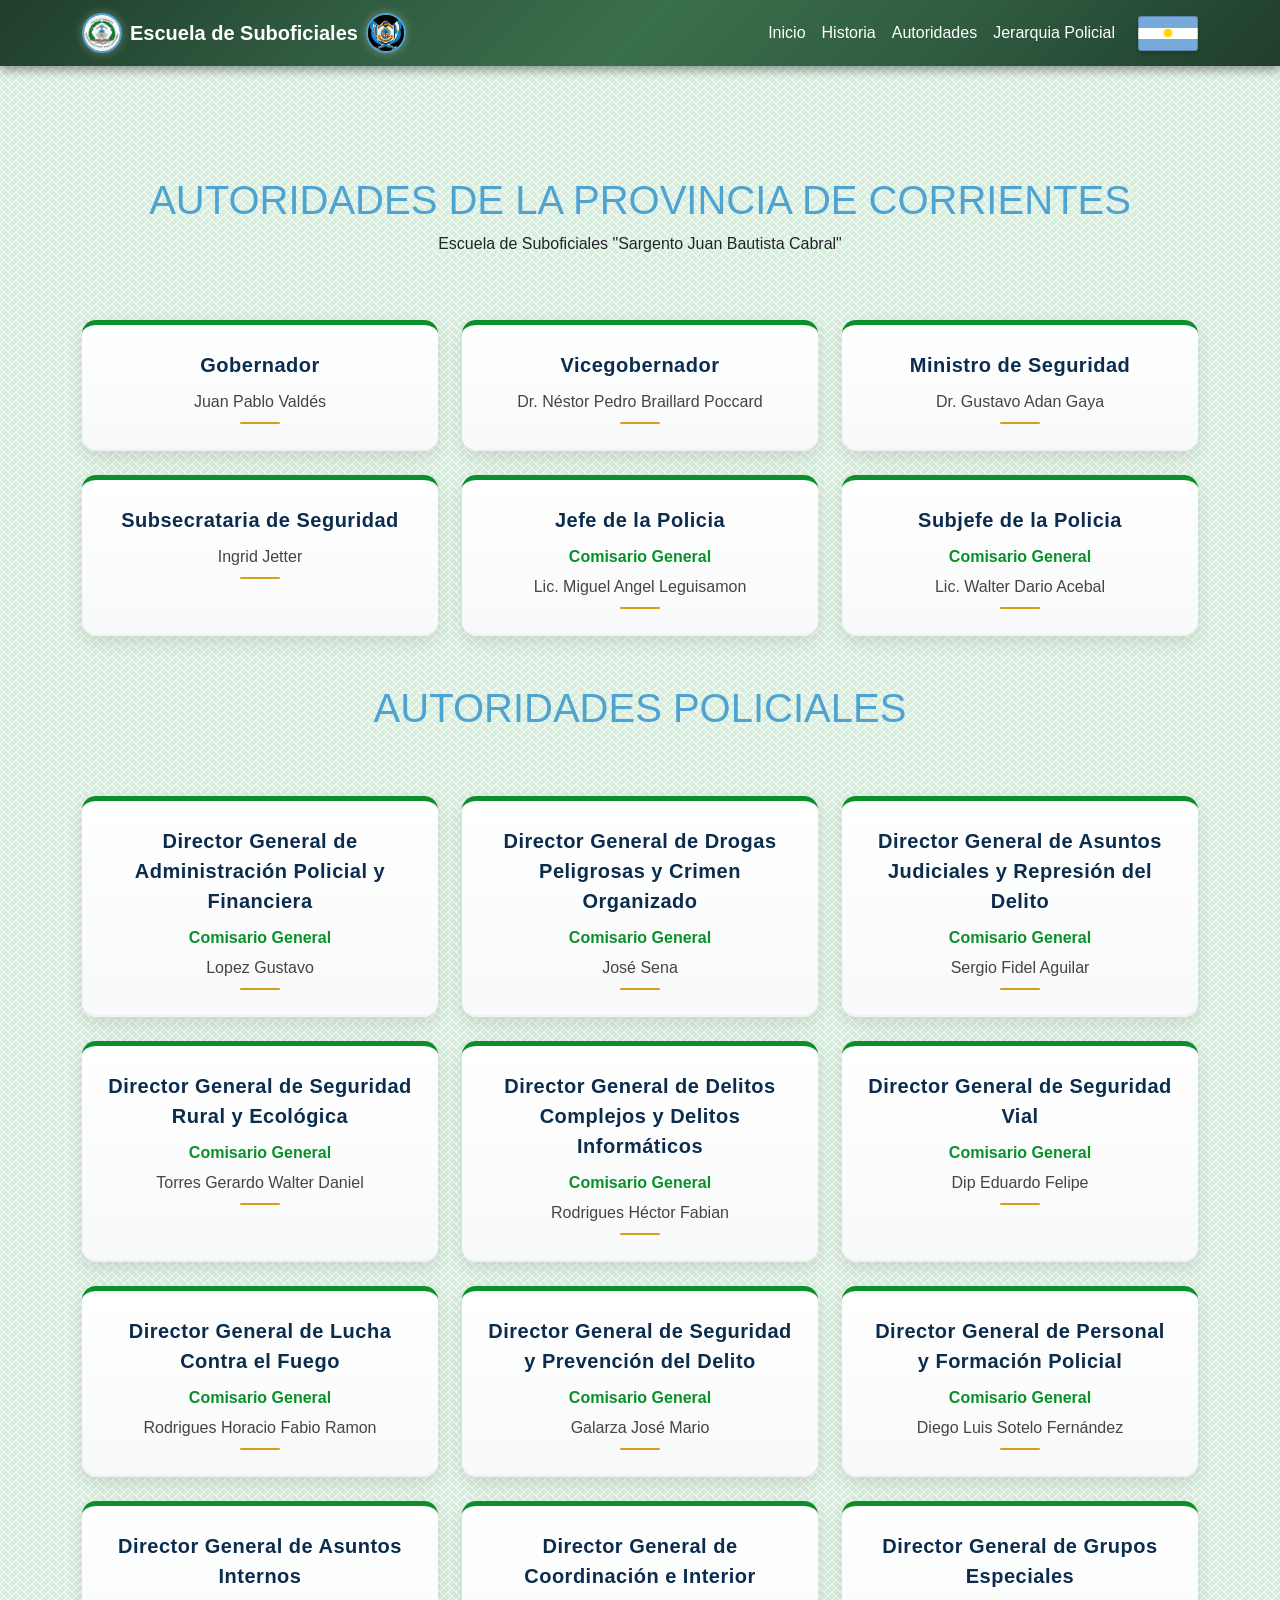
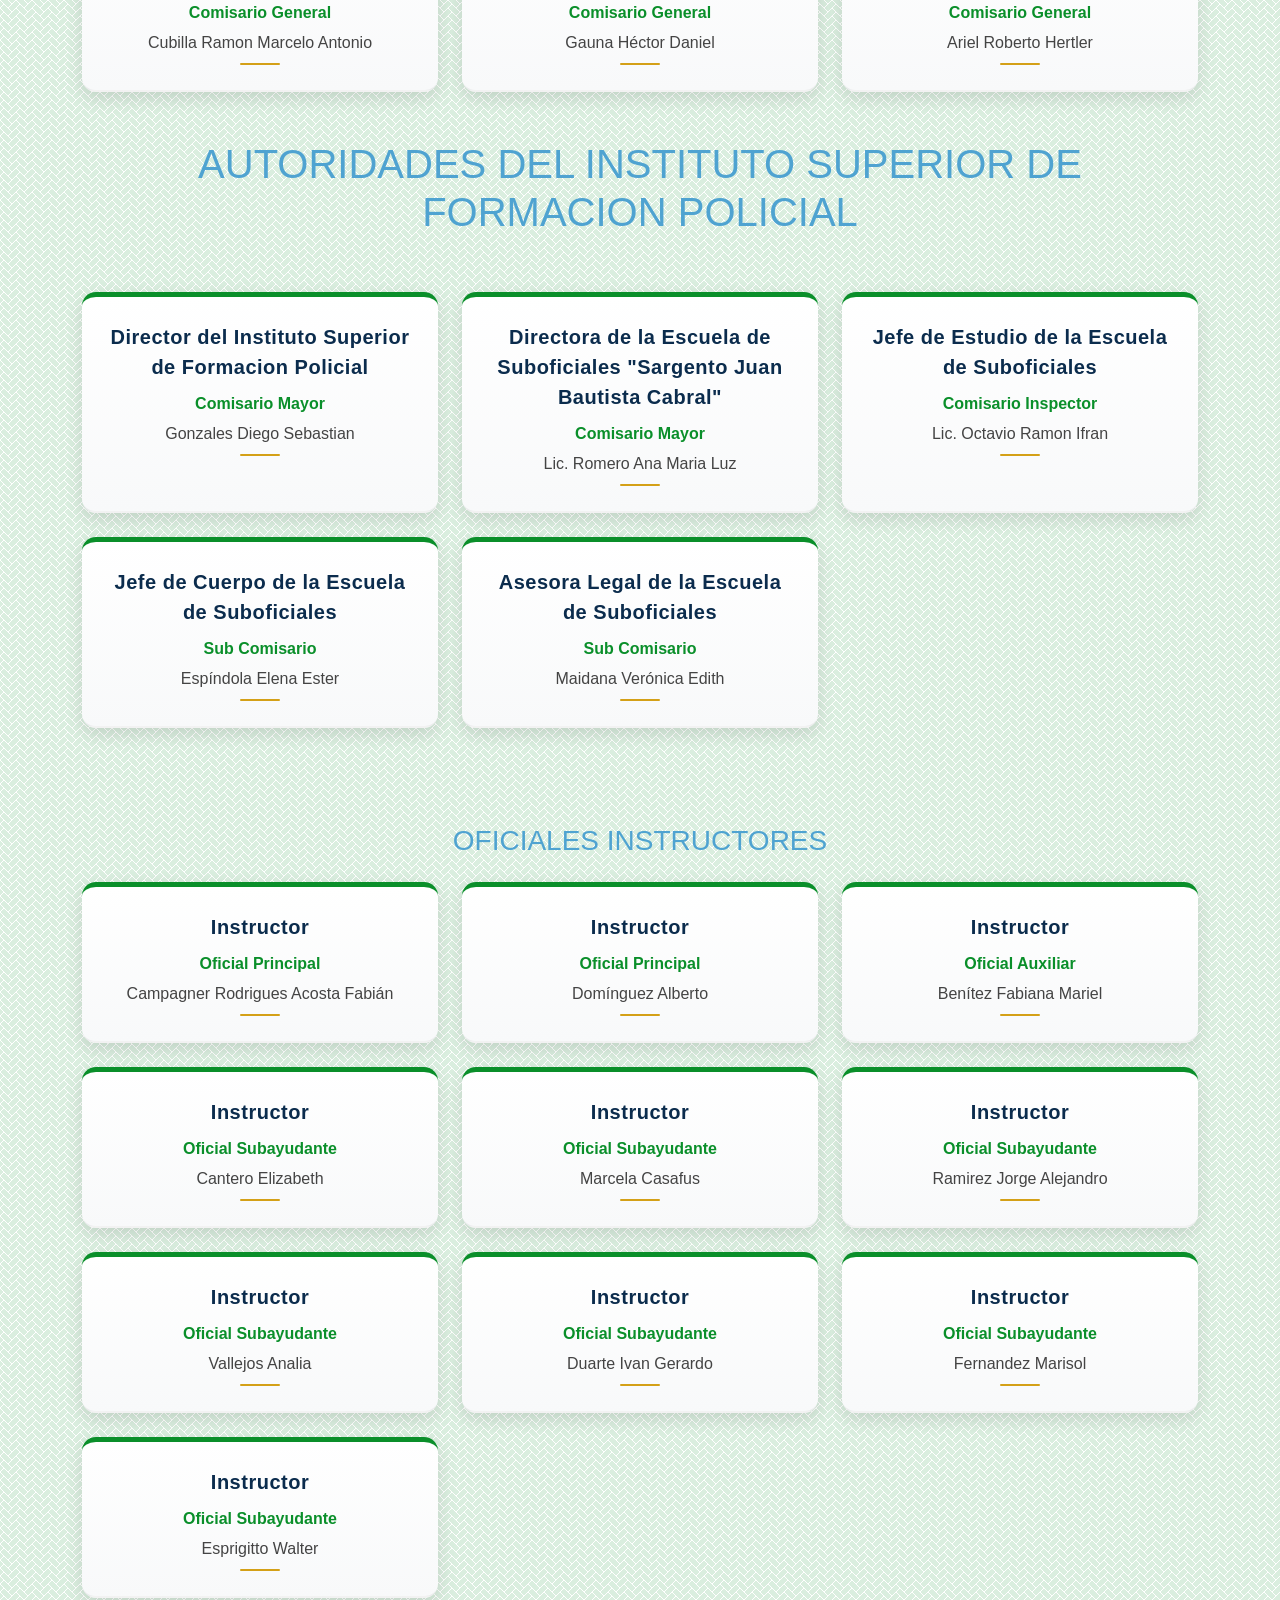
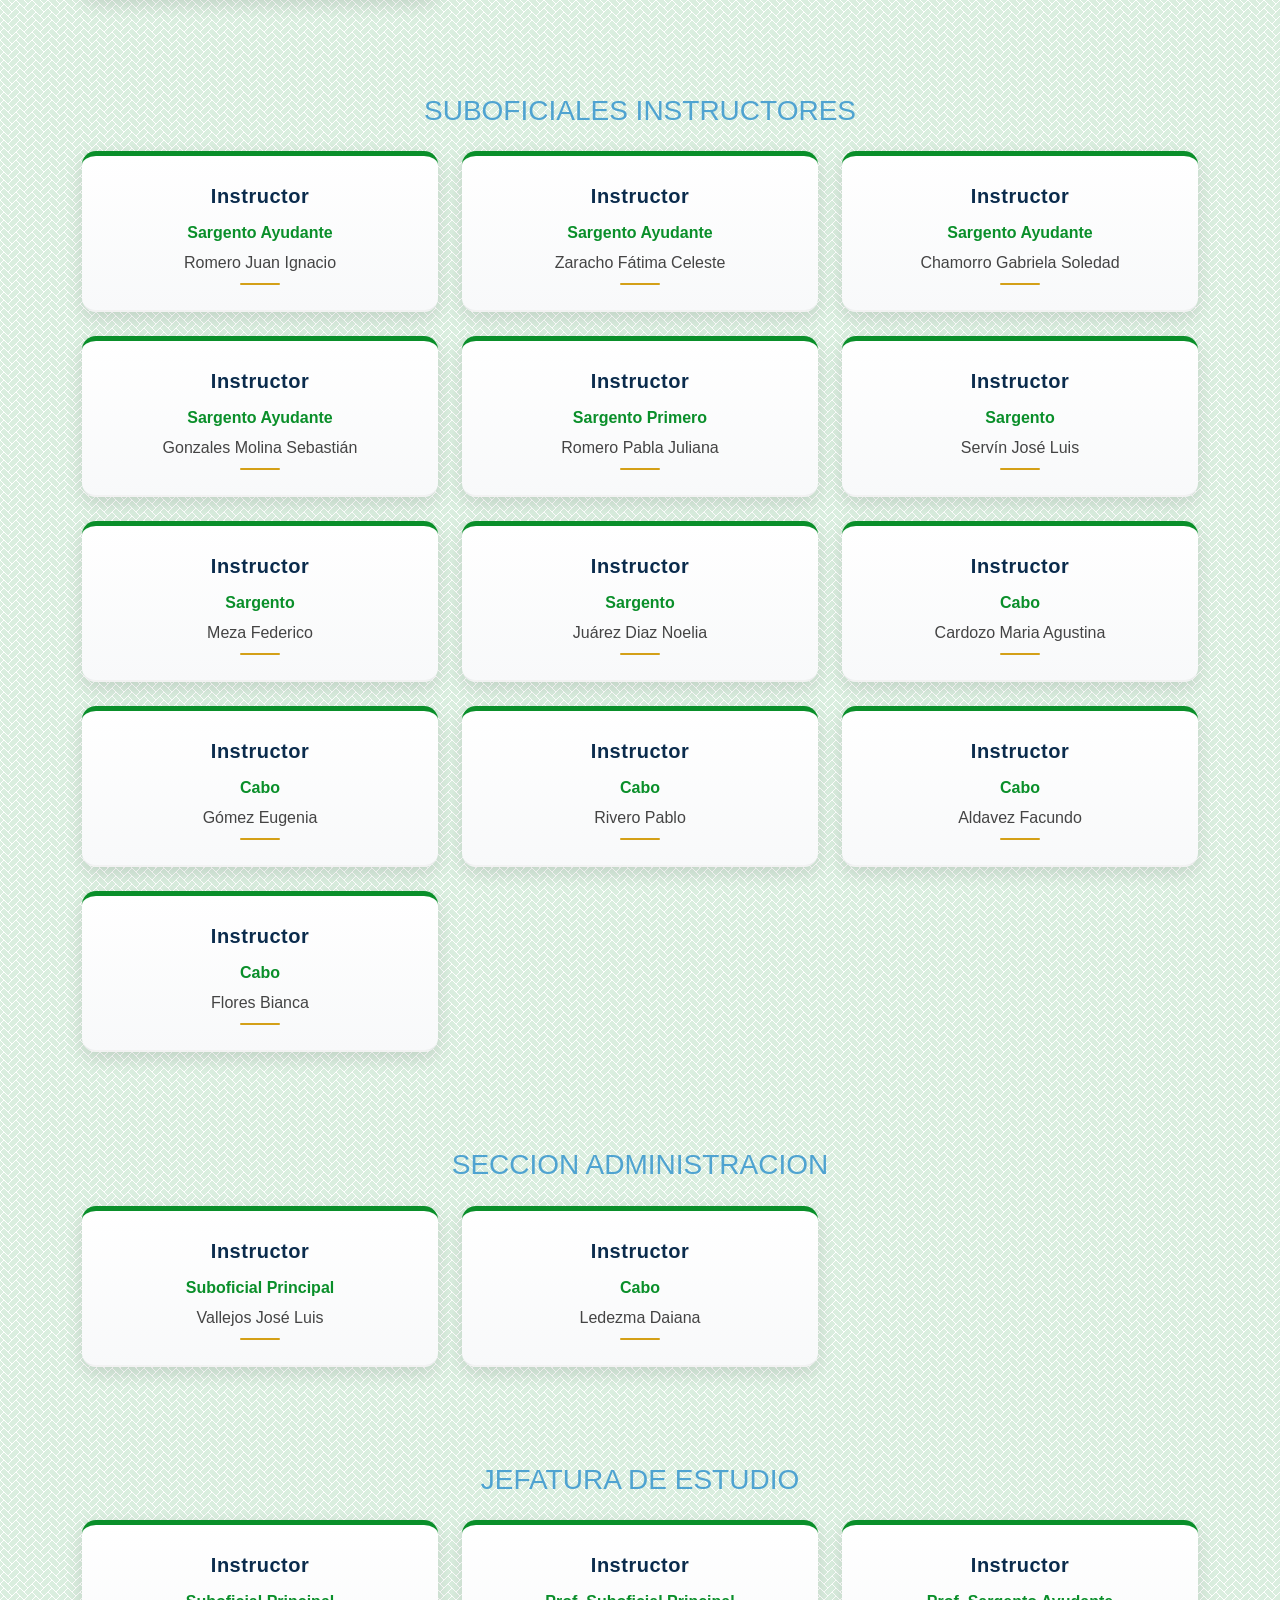
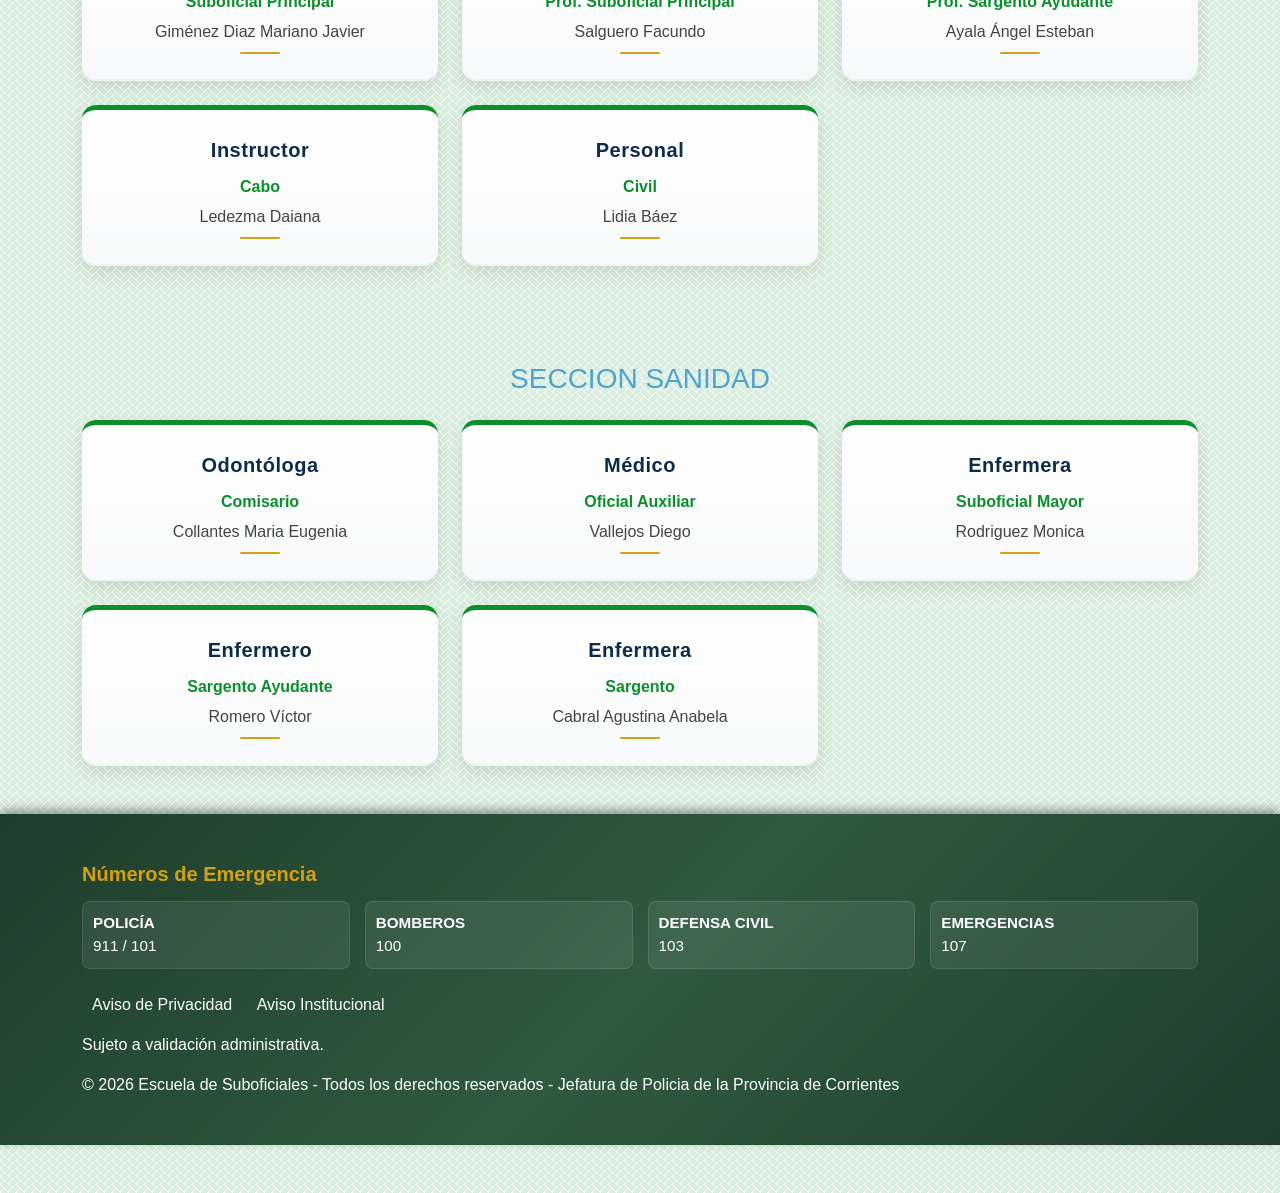
==== commit e42b030c: "actializacion" ====
--- a/autoridades.html
+++ b/autoridades.html
@@ -298,15 +298,15 @@
             <div class="autoridad">
                 <div class="cargo">Instructor</div>
                 <div class="jerarquia">Oficial Subayudante</div>
+                <div class="nombre">Cantero Elizabeth</div>
+            </div>
+        </div>
+
+        <div class="col-md-4">
+            <div class="autoridad">
+                <div class="cargo">Instructor</div>
+                <div class="jerarquia">Oficial Subayudante</div>
                 <div class="nombre">Marcela Casafus</div>
-            </div>
-        </div>
-
-        <div class="col-md-4">
-            <div class="autoridad">
-                <div class="cargo">Instructor</div>
-                <div class="jerarquia">Oficial Subayudante</div>
-                <div class="nombre">Cantero Elizabeth</div>
             </div>
         </div>
 
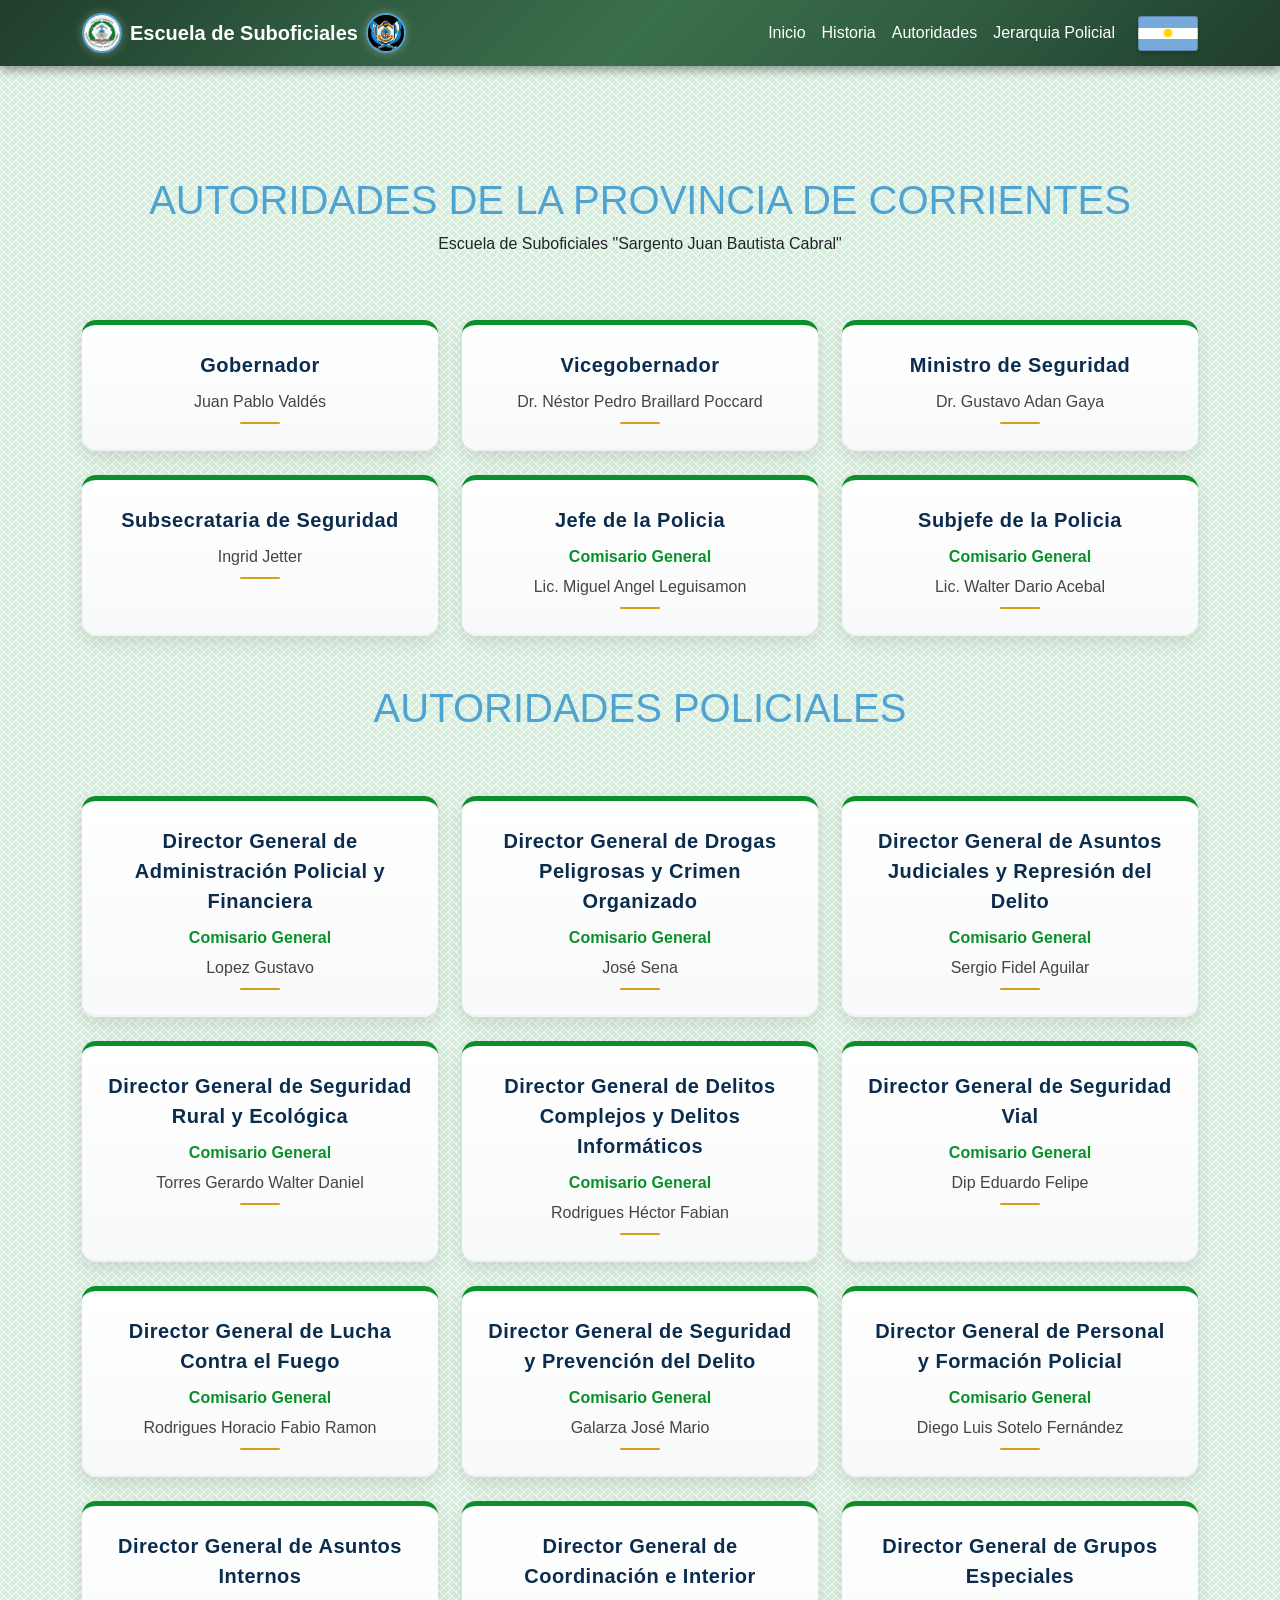
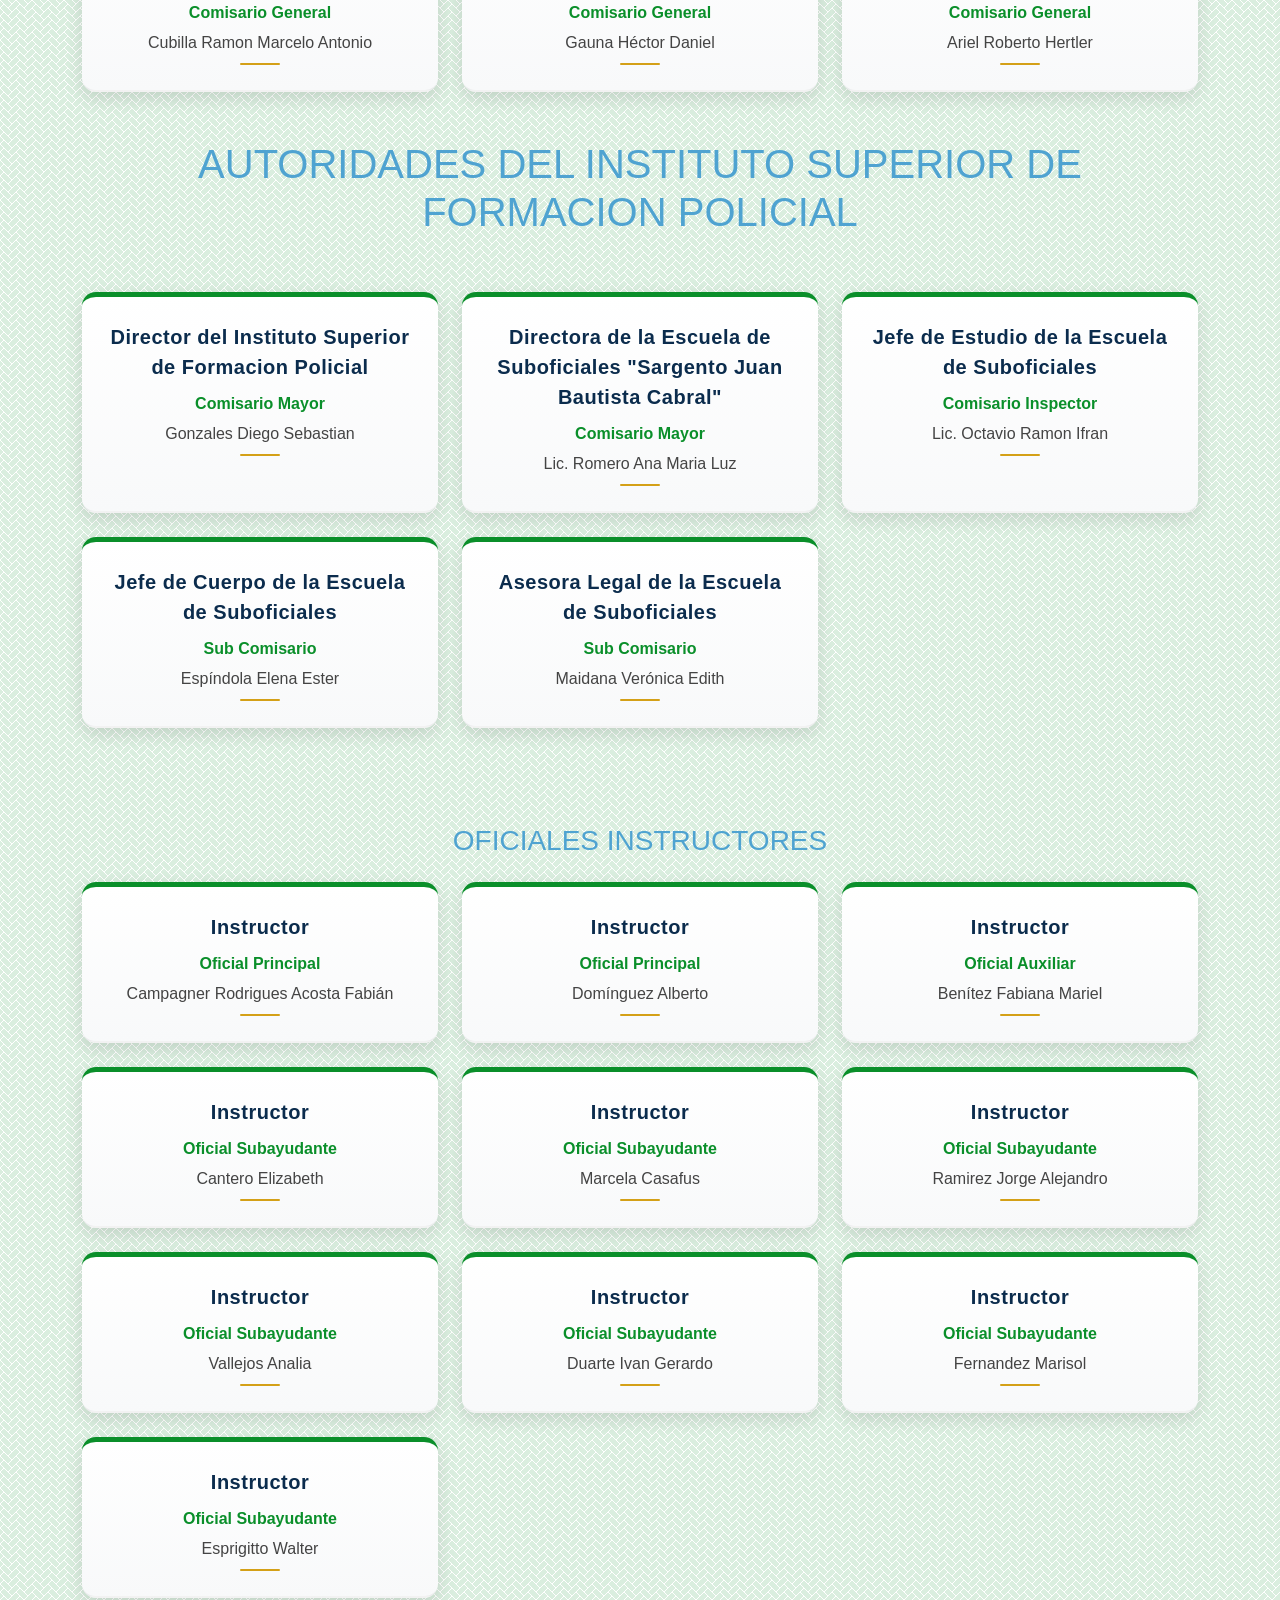
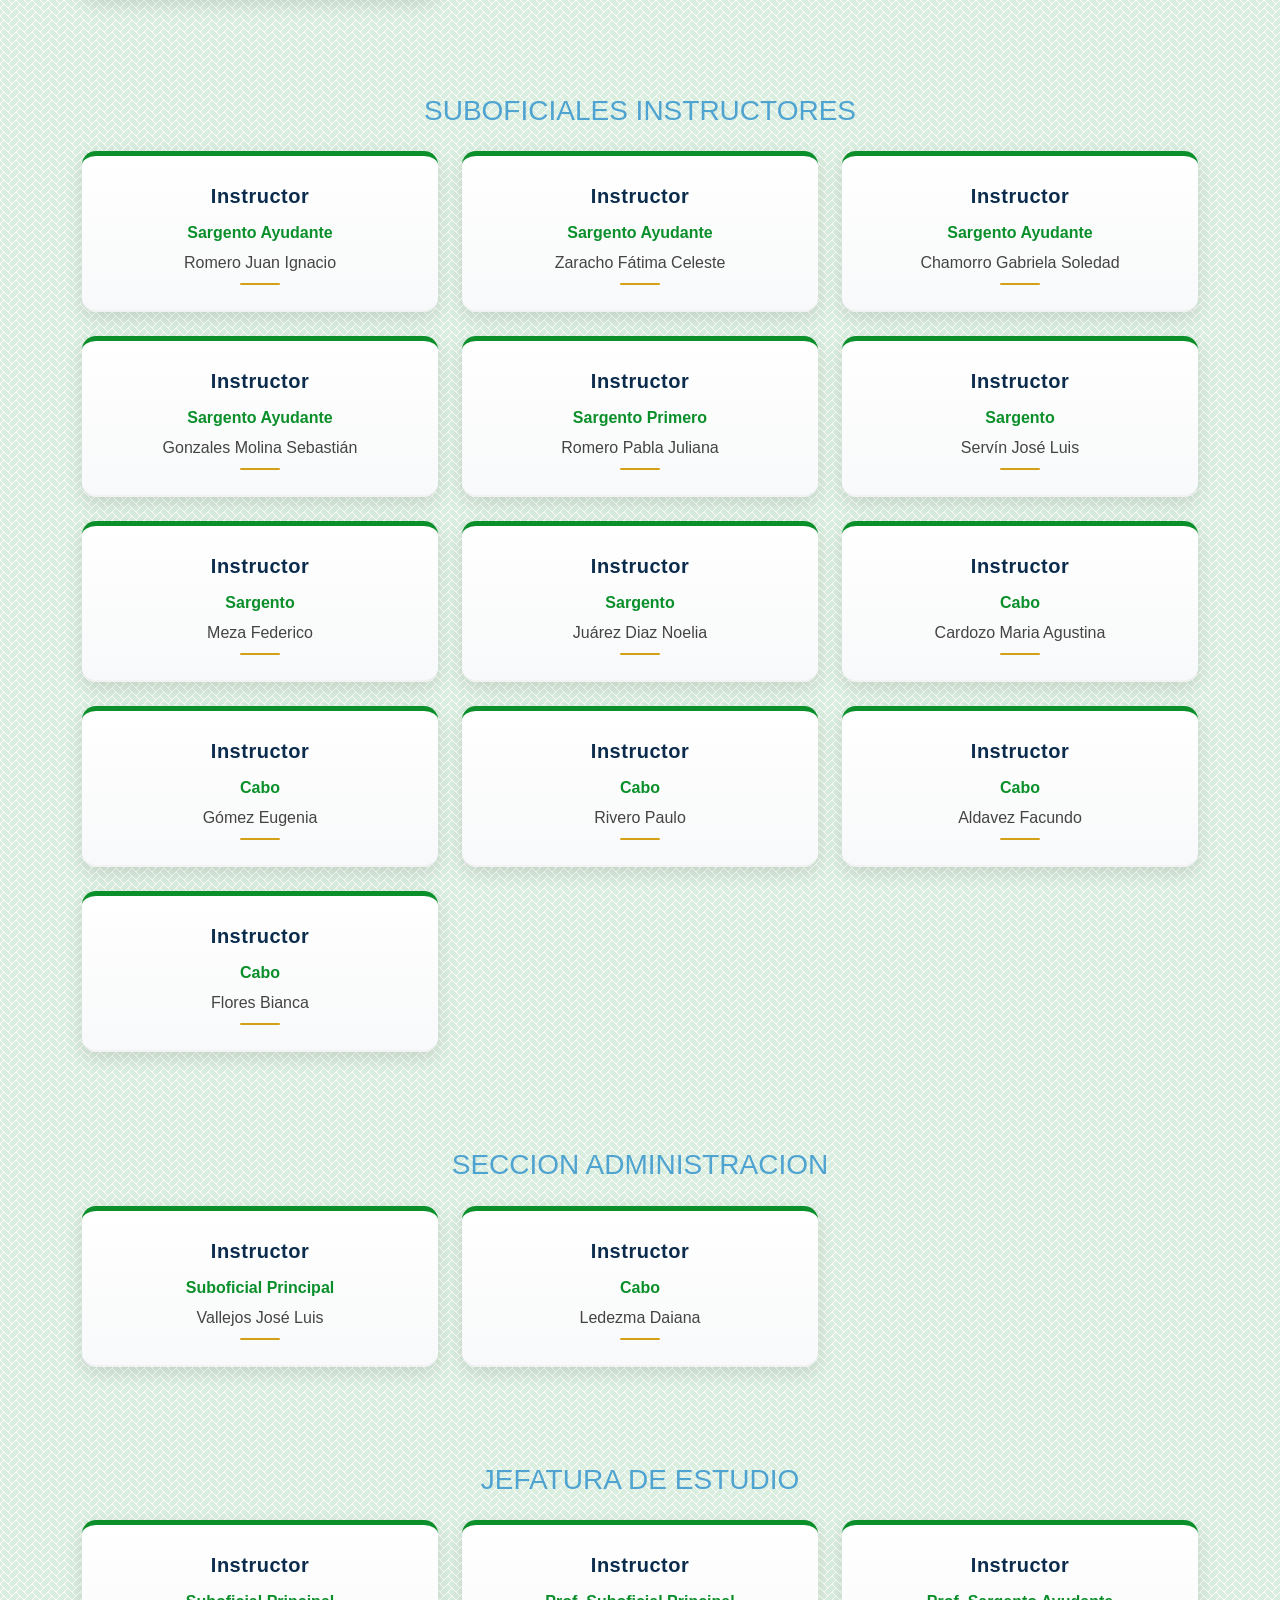
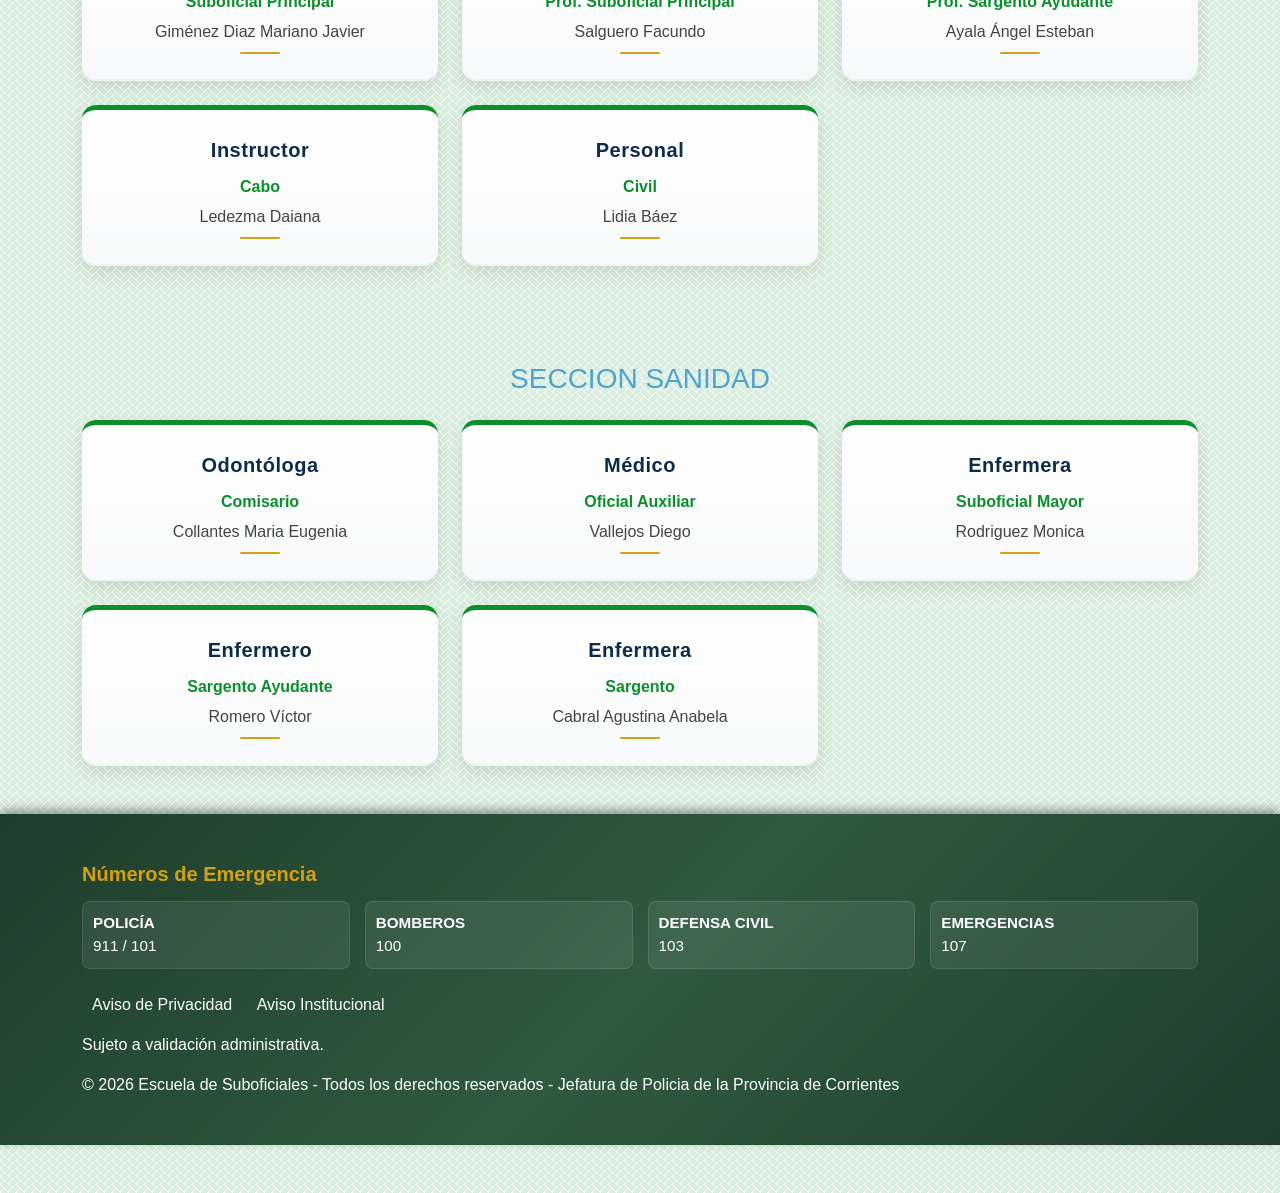
==== commit 3745c940: "commit" ====
--- a/autoridades.html
+++ b/autoridades.html
@@ -378,7 +378,7 @@
 
         <div class="col-md-4"><div class="autoridad"><div class="cargo">Instructor</div><div class="jerarquia">Cabo</div><div class="nombre">Gómez Eugenia</div></div></div>
 
-        <div class="col-md-4"><div class="autoridad"><div class="cargo">Instructor</div><div class="jerarquia">Cabo</div><div class="nombre">Rivero Pablo</div></div></div>
+        <div class="col-md-4"><div class="autoridad"><div class="cargo">Instructor</div><div class="jerarquia">Cabo</div><div class="nombre">Rivero Paulo</div></div></div>
          
         <div class="col-md-4"><div class="autoridad"><div class="cargo">Instructor</div><div class="jerarquia">Cabo</div><div class="nombre">Aldavez Facundo</div></div></div>
 
